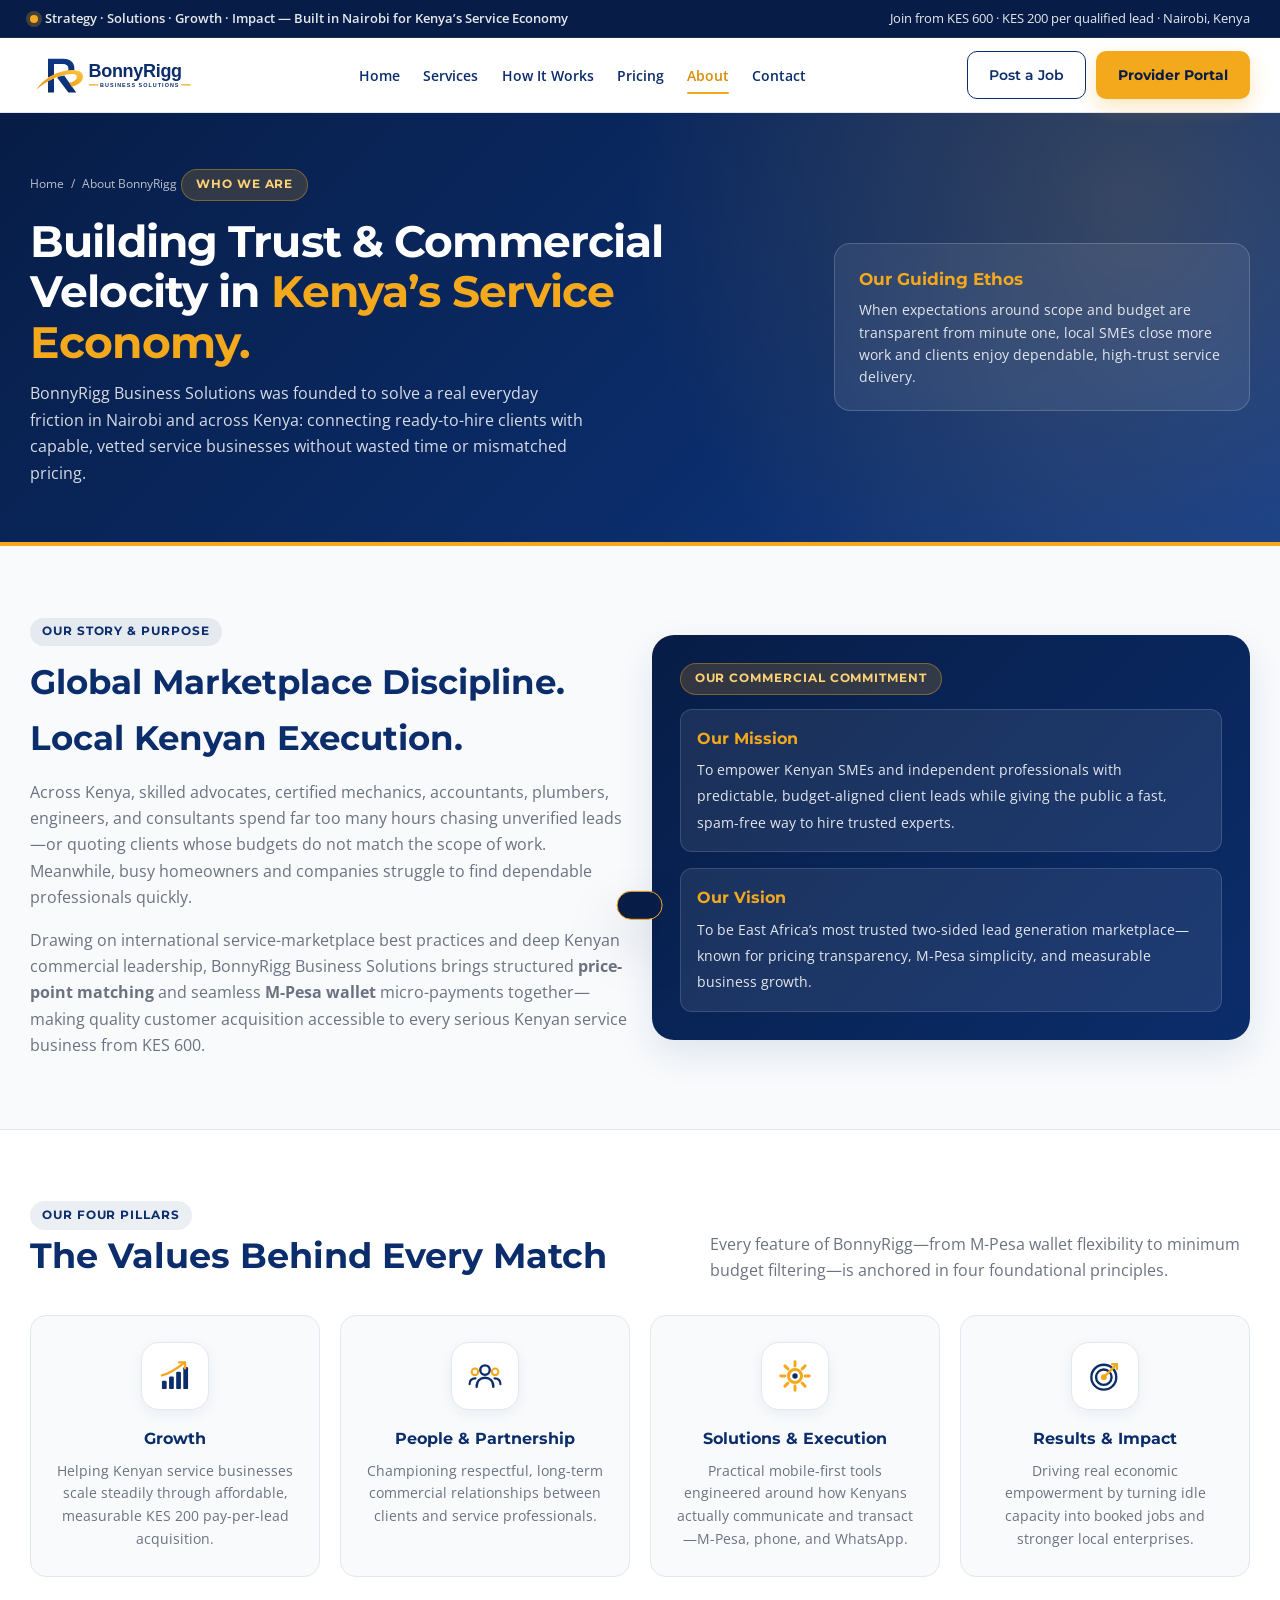
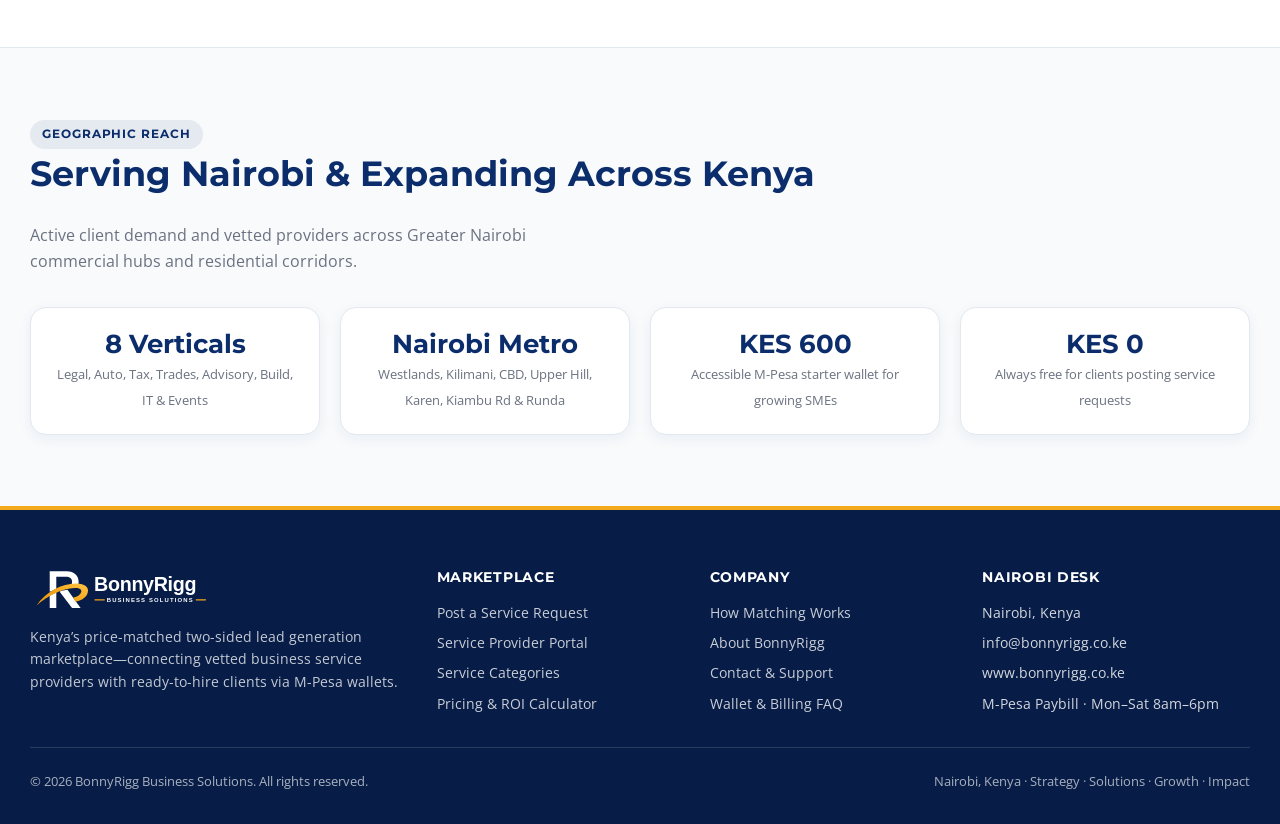
==== about.html @ be9a8a98 "Rebuild BonnyRigg into a multi-page marketplace website" ====
<!DOCTYPE html>
<html lang="en">
<head>
  <meta charset="utf-8">
  <meta name="viewport" content="width=device-width, initial-scale=1">
  <title>About BonnyRigg Business Solutions — Strategy, Solutions, Growth &amp; Impact</title>
  <meta name="description" content="Learn about BonnyRigg Business Solutions, our mission to empower Kenyan SMEs and independent service professionals through disciplined, price-matched lead generation.">
  <link rel="icon" type="image/svg+xml" href="assets/bonnyrigg-mark.svg">
  <link rel="preconnect" href="https://fonts.googleapis.com">
  <link rel="preconnect" href="https://fonts.gstatic.com" crossorigin>
  <link href="https://fonts.googleapis.com/css2?family=Montserrat:wght@500;600;700;800&family=Open+Sans:wght@400;600;700&display=swap" rel="stylesheet">
  <link rel="stylesheet" href="styles.css">
</head>
<body>

  <div class="top-notice">
    <div class="container">
      <div class="notice-badge">
        <span class="pulse-dot"></span>
        <span>Strategy · Solutions · Growth · Impact — Built in Nairobi for Kenya’s Service Economy</span>
      </div>
      <span>Join from KES 600 · KES 200 per qualified lead · Nairobi, Kenya</span>
    </div>
  </div>

  <header class="navbar">
    <div class="container nav-inner">
      <a href="index.html" class="nav-logo" aria-label="BonnyRigg Business Solutions Home">
        <img src="assets/bonnyrigg-logo-primary.svg" alt="BonnyRigg Business Solutions">
      </a>

      <nav class="nav-links" aria-label="Primary Navigation">
        <a href="index.html">Home</a>
        <a href="services.html">Services</a>
        <a href="how-it-works.html">How It Works</a>
        <a href="pricing.html">Pricing</a>
        <a href="about.html" class="active">About</a>
        <a href="contact.html">Contact</a>
      </nav>

      <div class="nav-actions">
        <a href="post-job.html" class="btn btn-outline">Post a Job</a>
        <a href="provider-portal.html" class="btn btn-gold">Provider Portal</a>
      </div>

      <button type="button" class="nav-toggle" id="navToggle" aria-label="Toggle Menu" aria-expanded="false" aria-controls="mobileMenu">
        <svg viewBox="0 0 24 24" fill="none" stroke="currentColor" stroke-width="2.2" stroke-linecap="round">
          <line x1="3" y1="6" x2="21" y2="6"></line>
          <line x1="3" y1="12" x2="21" y2="12"></line>
          <line x1="3" y1="18" x2="21" y2="18"></line>
        </svg>
      </button>
    </div>

    <div class="mobile-menu" id="mobileMenu">
      <div class="container">
        <nav class="mobile-nav-links" aria-label="Mobile Navigation">
          <a href="index.html">Home</a>
          <a href="services.html">Services Directory</a>
          <a href="how-it-works.html">How It Works</a>
          <a href="pricing.html">Pricing &amp; Wallets</a>
          <a href="about.html" class="active">About BonnyRigg</a>
          <a href="contact.html">Contact Support</a>
        </nav>
        <div class="mobile-nav-actions">
          <a href="post-job.html" class="btn btn-outline">Post a Service Request (Free)</a>
          <a href="provider-portal.html" class="btn btn-gold">Open Provider Portal &amp; Wallet</a>
        </div>
      </div>
    </div>
  </header>

  <main>
    <section class="page-hero">
      <div class="container page-hero-grid">
        <div>
          <div class="breadcrumb">
            <a href="index.html">Home</a>
            <span>/</span>
            <span>About BonnyRigg</span>
          </div>
          <div class="eyebrow">Who We Are</div>
          <h1>Building Trust &amp; Commercial Velocity in <span>Kenya’s Service Economy.</span></h1>
          <p class="page-hero-lead">
            BonnyRigg Business Solutions was founded to solve a real everyday friction in Nairobi and across Kenya: connecting ready-to-hire clients with capable, vetted service businesses without wasted time or mismatched pricing.
          </p>
        </div>
        <div class="hero-summary-card">
          <strong>Our Guiding Ethos</strong>
          <p>When expectations around scope and budget are transparent from minute one, local SMEs close more work and clients enjoy dependable, high-trust service delivery.</p>
        </div>
      </div>
    </section>

    <!-- Mission & Story -->
    <section class="band">
      <div class="container">
        <div class="grid-2" style="align-items:center;">
          <div>
            <span class="eyebrow-light">Our Story &amp; Purpose</span>
            <h2 style="font-family:var(--font-heading);color:var(--br-blue);font-size:clamp(1.5rem,2.8vw,2.1rem);margin:0.5rem 0 0.85rem;">Global Marketplace Discipline. Local Kenyan Execution.</h2>
            <p style="color:var(--br-slate);margin:0 0 1rem;">
              Across Kenya, skilled advocates, certified mechanics, accountants, plumbers, engineers, and consultants spend far too many hours chasing unverified leads—or quoting clients whose budgets do not match the scope of work. Meanwhile, busy homeowners and companies struggle to find dependable professionals quickly.
            </p>
            <p style="color:var(--br-slate);margin:0;">
              Drawing on international service-marketplace best practices and deep Kenyan commercial leadership, BonnyRigg Business Solutions brings structured <strong>price-point matching</strong> and seamless <strong>M-Pesa wallet</strong> micro-payments together—making quality customer acquisition accessible to every serious Kenyan service business from KES 600.
            </p>
          </div>

          <div class="panel-card" style="background:linear-gradient(135deg, var(--br-blue-deep), var(--br-blue));color:#fff;border:0;">
            <span class="eyebrow" style="margin-bottom:0.85rem;">Our Commercial Commitment</span>
            <div style="display:grid;gap:1rem;">
              <div style="padding:1rem;border-radius:12px;background:rgba(255,255,255,0.08);border:1px solid rgba(255,255,255,0.14);">
                <strong style="display:block;font-family:var(--font-heading);color:var(--br-gold);margin-bottom:0.25rem;">Our Mission</strong>
                <span style="font-size:0.87rem;color:rgba(255,255,255,0.88);">To empower Kenyan SMEs and independent professionals with predictable, budget-aligned client leads while giving the public a fast, spam-free way to hire trusted experts.</span>
              </div>
              <div style="padding:1rem;border-radius:12px;background:rgba(255,255,255,0.08);border:1px solid rgba(255,255,255,0.14);">
                <strong style="display:block;font-family:var(--font-heading);color:var(--br-gold);margin-bottom:0.25rem;">Our Vision</strong>
                <span style="font-size:0.87rem;color:rgba(255,255,255,0.88);">To be East Africa’s most trusted two-sided lead generation marketplace—known for pricing transparency, M-Pesa simplicity, and measurable business growth.</span>
              </div>
            </div>
          </div>
        </div>
      </div>
    </section>

    <!-- 4 Brand Pillars -->
    <section class="band white">
      <div class="container">
        <div class="section-header">
          <div>
            <span class="eyebrow-light">Our Four Pillars</span>
            <h2>The Values Behind Every Match</h2>
          </div>
          <p>Every feature of BonnyRigg—from M-Pesa wallet flexibility to minimum budget filtering—is anchored in four foundational principles.</p>
        </div>

        <div class="pillars-grid">
          <article class="pillar-card">
            <div class="pillar-icon-wrap">
              <img src="assets/icon-growth.svg" alt="Growth Icon">
            </div>
            <h3>Growth</h3>
            <p>Helping Kenyan service businesses scale steadily through affordable, measurable KES 200 pay-per-lead acquisition.</p>
          </article>

          <article class="pillar-card">
            <div class="pillar-icon-wrap">
              <img src="assets/icon-people.svg" alt="People and Partnership Icon">
            </div>
            <h3>People &amp; Partnership</h3>
            <p>Championing respectful, long-term commercial relationships between clients and service professionals.</p>
          </article>

          <article class="pillar-card">
            <div class="pillar-icon-wrap">
              <img src="assets/icon-solutions.svg" alt="Solutions and Execution Icon">
            </div>
            <h3>Solutions &amp; Execution</h3>
            <p>Practical mobile-first tools engineered around how Kenyans actually communicate and transact—M-Pesa, phone, and WhatsApp.</p>
          </article>

          <article class="pillar-card">
            <div class="pillar-icon-wrap">
              <img src="assets/icon-results.svg" alt="Results and Impact Icon">
            </div>
            <h3>Results &amp; Impact</h3>
            <p>Driving real economic empowerment by turning idle capacity into booked jobs and stronger local enterprises.</p>
          </article>
        </div>
      </div>
    </section>

    <!-- Service Coverage Strip -->
    <section class="band">
      <div class="container">
        <div class="section-header">
          <div>
            <span class="eyebrow-light">Geographic Reach</span>
            <h2>Serving Nairobi &amp; Expanding Across Kenya</h2>
          </div>
          <p>Active client demand and vetted providers across Greater Nairobi commercial hubs and residential corridors.</p>
        </div>

        <div class="stats-band">
          <div class="stat-tile">
            <strong>8 Verticals</strong>
            <span>Legal, Auto, Tax, Trades, Advisory, Build, IT &amp; Events</span>
          </div>
          <div class="stat-tile">
            <strong>Nairobi Metro</strong>
            <span>Westlands, Kilimani, CBD, Upper Hill, Karen, Kiambu Rd &amp; Runda</span>
          </div>
          <div class="stat-tile">
            <strong>KES 600</strong>
            <span>Accessible M-Pesa starter wallet for growing SMEs</span>
          </div>
          <div class="stat-tile">
            <strong>KES 0</strong>
            <span>Always free for clients posting service requests</span>
          </div>
        </div>
      </div>
    </section>
  </main>

  <footer>
    <div class="container">
      <div class="footer-grid">
        <div>
          <img src="assets/bonnyrigg-logo-reverse.svg" alt="BonnyRigg Business Solutions" style="height:46px;width:auto;margin-bottom:0.9rem;">
          <p style="font-size:0.85rem;margin:0;color:rgba(255,255,255,0.76);">
            Kenya’s price-matched two-sided lead generation marketplace—connecting vetted business service providers with ready-to-hire clients via M-Pesa wallets.
          </p>
        </div>

        <div>
          <h4>Marketplace</h4>
          <ul>
            <li><a href="post-job.html">Post a Service Request</a></li>
            <li><a href="provider-portal.html">Service Provider Portal</a></li>
            <li><a href="services.html">Service Categories</a></li>
            <li><a href="pricing.html">Pricing &amp; ROI Calculator</a></li>
          </ul>
        </div>

        <div>
          <h4>Company</h4>
          <ul>
            <li><a href="how-it-works.html">How Matching Works</a></li>
            <li><a href="about.html">About BonnyRigg</a></li>
            <li><a href="contact.html">Contact &amp; Support</a></li>
            <li><a href="pricing.html#faq">Wallet &amp; Billing FAQ</a></li>
          </ul>
        </div>

        <div>
          <h4>Nairobi Desk</h4>
          <ul>
            <li>Nairobi, Kenya</li>
            <li>info@bonnyrigg.co.ke</li>
            <li>www.bonnyrigg.co.ke</li>
            <li>M-Pesa Paybill · Mon–Sat 8am–6pm</li>
          </ul>
        </div>
      </div>

      <div class="footer-bottom">
        <span>&copy; 2026 BonnyRigg Business Solutions. All rights reserved.</span>
        <span>Nairobi, Kenya · Strategy · Solutions · Growth · Impact</span>
      </div>
    </div>
  </footer>

  <div class="toast" id="toast" role="status" aria-live="polite"></div>
  <script src="app.js"></script>
</body>
</html>
---- styles.css ----
:root {
  --br-blue: #0B2D6B;
  --br-blue-deep: #071D47;
  --br-blue-mid: #144294;
  --br-gold: #F4A81C;
  --br-gold-dark: #D68E0A;
  --br-gold-soft: #FEF6E4;
  --br-slate: #6B7280;
  --br-ink: #0F1E3A;
  --br-soft-white: #F8FAFC;
  --br-white: #FFFFFF;
  --br-green: #15803D;
  --br-green-bright: #16A34A;
  --br-green-bg: #DCFCE7;
  --br-border: #E2E8F0;
  --shadow-sm: 0 4px 14px rgba(11, 45, 107, 0.06);
  --shadow-md: 0 14px 36px rgba(11, 45, 107, 0.10);
  --shadow-lg: 0 24px 56px rgba(7, 29, 71, 0.18);
  --radius-sm: 10px;
  --radius-md: 16px;
  --radius-lg: 22px;
  --font-heading: 'Montserrat', system-ui, -apple-system, sans-serif;
  --font-body: 'Open Sans', system-ui, -apple-system, sans-serif;
}

*, *::before, *::after {
  box-sizing: border-box;
}

html {
  scroll-behavior: smooth;
}

body {
  margin: 0;
  font-family: var(--font-body);
  color: var(--br-ink);
  background: var(--br-soft-white);
  line-height: 1.65;
  -webkit-font-smoothing: antialiased;
  min-height: 100vh;
  display: flex;
  flex-direction: column;
}

main {
  flex: 1;
}

img {
  max-width: 100%;
  display: block;
}

a {
  color: inherit;
  text-decoration: none;
}

button, input, select, textarea {
  font-family: inherit;
}

.container {
  width: min(1220px, calc(100% - 2.5rem));
  margin-inline: auto;
}

/* Top Announcement Bar */
.top-notice {
  background: var(--br-blue-deep);
  color: rgba(255, 255, 255, 0.9);
  font-size: 0.79rem;
  padding: 0.52rem 0;
  border-bottom: 1px solid rgba(255, 255, 255, 0.08);
}

.top-notice .container {
  display: flex;
  flex-wrap: wrap;
  justify-content: space-between;
  align-items: center;
  gap: 0.75rem;
}

.notice-badge {
  display: inline-flex;
  align-items: center;
  gap: 0.45rem;
  font-weight: 600;
}

.pulse-dot {
  width: 8px;
  height: 8px;
  border-radius: 50%;
  background: var(--br-gold);
  box-shadow: 0 0 0 4px rgba(244, 168, 28, 0.25);
  flex-shrink: 0;
}

/* Header & Navigation */
.navbar {
  position: sticky;
  top: 0;
  z-index: 50;
  background: rgba(255, 255, 255, 0.96);
  backdrop-filter: blur(12px);
  border-bottom: 1px solid var(--br-border);
}

.nav-inner {
  display: flex;
  align-items: center;
  justify-content: space-between;
  gap: 1.25rem;
  padding: 0.8rem 0;
}

.nav-logo {
  flex-shrink: 0;
}

.nav-logo img {
  height: 42px;
  width: auto;
}

.nav-links {
  display: flex;
  align-items: center;
  gap: 1.45rem;
  font-size: 0.88rem;
  font-weight: 600;
  color: var(--br-blue);
}

.nav-links a {
  position: relative;
  padding: 0.35rem 0;
  transition: color 0.18s ease;
}

.nav-links a:hover,
.nav-links a.active {
  color: var(--br-gold-dark);
}

.nav-links a.active::after {
  content: "";
  position: absolute;
  left: 0;
  right: 0;
  bottom: -2px;
  height: 2.5px;
  border-radius: 999px;
  background: var(--br-gold);
}

.nav-actions {
  display: flex;
  align-items: center;
  gap: 0.65rem;
  flex-shrink: 0;
}

.nav-toggle {
  display: none;
  width: 42px;
  height: 42px;
  border-radius: 10px;
  border: 1.5px solid var(--br-border);
  background: var(--br-white);
  color: var(--br-blue);
  cursor: pointer;
  align-items: center;
  justify-content: center;
  padding: 0;
}

.nav-toggle svg {
  width: 22px;
  height: 22px;
}

.mobile-menu {
  display: none;
  border-top: 1px solid var(--br-border);
  background: var(--br-white);
  padding: 1rem 0 1.35rem;
  box-shadow: var(--shadow-md);
}

.mobile-menu.open {
  display: block;
}

@media (min-width: 1081px) {
  .mobile-menu.open {
    display: none;
  }
}

.mobile-nav-links {
  display: grid;
  gap: 0.3rem;
  margin-bottom: 1rem;
}

.mobile-nav-links a {
  padding: 0.68rem 0.9rem;
  border-radius: 10px;
  font-weight: 600;
  font-size: 0.92rem;
  color: var(--br-blue);
}

.mobile-nav-links a:hover,
.mobile-nav-links a.active {
  background: rgba(11, 45, 107, 0.06);
  color: var(--br-blue-deep);
}

.mobile-nav-actions {
  display: grid;
  gap: 0.6rem;
}

/* Buttons */
.btn {
  display: inline-flex;
  align-items: center;
  justify-content: center;
  gap: 0.5rem;
  padding: 0.72rem 1.3rem;
  border-radius: 10px;
  font-family: var(--font-heading);
  font-weight: 600;
  font-size: 0.86rem;
  border: 1.5px solid transparent;
  cursor: pointer;
  transition: transform 0.16s ease, box-shadow 0.2s ease, background 0.2s ease, color 0.2s ease, border-color 0.2s ease;
  text-align: center;
  white-space: nowrap;
}

.btn:hover {
  transform: translateY(-1px);
}

.btn-sm {
  padding: 0.52rem 0.95rem;
  font-size: 0.8rem;
}

.btn-primary {
  background: var(--br-blue);
  color: var(--br-white);
  box-shadow: 0 8px 20px rgba(11, 45, 107, 0.22);
}

.btn-primary:hover {
  background: var(--br-blue-deep);
}

.btn-gold {
  background: var(--br-gold);
  color: var(--br-blue-deep);
  font-weight: 700;
  box-shadow: 0 8px 20px rgba(244, 168, 28, 0.28);
}

.btn-gold:hover {
  background: #ffba38;
}

.btn-outline {
  background: transparent;
  color: var(--br-blue);
  border-color: var(--br-blue);
}

.btn-outline:hover {
  background: var(--br-blue);
  color: var(--br-white);
}

.btn-outline-light {
  background: rgba(255, 255, 255, 0.06);
  color: var(--br-white);
  border-color: rgba(255, 255, 255, 0.45);
}

.btn-outline-light:hover {
  background: var(--br-white);
  color: var(--br-blue-deep);
  border-color: var(--br-white);
}

.btn-mpesa {
  background: var(--br-green-bright);
  color: #FFFFFF;
  font-weight: 700;
}

.btn-mpesa:hover {
  background: var(--br-green);
}

.btn-ghost {
  background: var(--br-soft-white);
  color: var(--br-blue);
  border-color: var(--br-border);
}

.btn-ghost:hover {
  border-color: var(--br-blue);
  background: var(--br-white);
}

/* Home Hero */
.hero {
  background: radial-gradient(circle at 85% 18%, rgba(244, 168, 28, 0.2) 0%, transparent 45%),
              linear-gradient(135deg, var(--br-blue-deep) 0%, var(--br-blue) 58%, #123D8B 100%);
  color: var(--br-white);
  padding: clamp(3.4rem, 6vw, 5.2rem) 0;
  border-bottom: 5px solid var(--br-gold);
}

.hero-grid {
  display: grid;
  grid-template-columns: 1.15fr 0.85fr;
  gap: clamp(2rem, 4vw, 3.5rem);
  align-items: center;
}

/* Inner Page Hero */
.page-hero {
  background: radial-gradient(circle at 88% 20%, rgba(244, 168, 28, 0.18) 0%, transparent 42%),
              linear-gradient(135deg, var(--br-blue-deep) 0%, var(--br-blue) 62%, #133E8D 100%);
  color: var(--br-white);
  padding: clamp(2.4rem, 4.5vw, 3.5rem) 0;
  border-bottom: 4px solid var(--br-gold);
}

.page-hero-grid {
  display: grid;
  grid-template-columns: 1.3fr 0.7fr;
  gap: 2rem;
  align-items: center;
}

.breadcrumb {
  display: inline-flex;
  align-items: center;
  gap: 0.45rem;
  font-size: 0.78rem;
  color: rgba(255, 255, 255, 0.72);
  margin-bottom: 0.85rem;
}

.breadcrumb a:hover {
  color: var(--br-gold);
}

.page-hero h1 {
  font-family: var(--font-heading);
  font-size: clamp(1.85rem, 3.4vw, 2.75rem);
  line-height: 1.16;
  margin: 0 0 0.75rem;
  letter-spacing: -0.02em;
}

.page-hero h1 span {
  color: var(--br-gold);
}

.page-hero-lead {
  font-size: 1rem;
  color: rgba(255, 255, 255, 0.84);
  max-width: 62ch;
  margin: 0;
}

.hero-summary-card {
  background: rgba(255, 255, 255, 0.08);
  border: 1px solid rgba(255, 255, 255, 0.18);
  border-radius: var(--radius-md);
  padding: 1.35rem 1.5rem;
  backdrop-filter: blur(8px);
}

.hero-summary-card strong {
  display: block;
  font-family: var(--font-heading);
  font-size: 1.05rem;
  color: var(--br-gold);
  margin-bottom: 0.35rem;
}

.hero-summary-card p {
  margin: 0;
  font-size: 0.85rem;
  color: rgba(255, 255, 255, 0.86);
}

.eyebrow {
  display: inline-flex;
  align-items: center;
  gap: 0.45rem;
  padding: 0.34rem 0.85rem;
  border-radius: 999px;
  font-family: var(--font-heading);
  font-size: 0.73rem;
  font-weight: 700;
  letter-spacing: 0.08em;
  text-transform: uppercase;
  background: rgba(244, 168, 28, 0.18);
  color: #FFD275;
  border: 1px solid rgba(244, 168, 28, 0.38);
  margin-bottom: 1rem;
}

.hero h1 {
  font-family: var(--font-heading);
  font-size: clamp(2rem, 4vw, 3.2rem);
  line-height: 1.14;
  margin: 0 0 1.05rem;
  letter-spacing: -0.02em;
}

.hero h1 span {
  color: var(--br-gold);
}

.hero-lead {
  font-size: 1.05rem;
  color: rgba(255, 255, 255, 0.85);
  max-width: 58ch;
  margin: 0 0 1.75rem;
}

.hero-cta {
  display: flex;
  flex-wrap: wrap;
  gap: 0.85rem;
  margin-bottom: 2rem;
}

.economics-strip {
  display: grid;
  grid-template-columns: repeat(3, minmax(0, 1fr));
  gap: 1rem;
  padding-top: 1.5rem;
  border-top: 1px solid rgba(255, 255, 255, 0.16);
}

.econ-stat strong {
  display: block;
  font-family: var(--font-heading);
  font-size: 1.45rem;
  color: var(--br-gold);
  line-height: 1.15;
}

.econ-stat span {
  font-size: 0.8rem;
  color: rgba(255, 255, 255, 0.78);
}

/* Hero Live Flow Card */
.hero-card {
  background: rgba(255, 255, 255, 0.97);
  color: var(--br-ink);
  border-radius: var(--radius-lg);
  padding: 1.75rem;
  box-shadow: var(--shadow-lg);
}

.hero-card-head {
  display: flex;
  align-items: center;
  justify-content: space-between;
  gap: 0.75rem;
  padding-bottom: 1rem;
  margin-bottom: 1rem;
  border-bottom: 1px solid var(--br-border);
}

.hero-card-head h2 {
  font-family: var(--font-heading);
  font-size: 1.05rem;
  color: var(--br-blue);
  margin: 0;
}

.live-pill {
  background: var(--br-green-bg);
  color: var(--br-green);
  font-size: 0.72rem;
  font-weight: 700;
  padding: 0.25rem 0.65rem;
  border-radius: 999px;
}

.flow-step {
  display: flex;
  gap: 0.85rem;
  padding: 0.8rem;
  border-radius: var(--radius-sm);
  background: var(--br-soft-white);
  border: 1px solid var(--br-border);
  margin-bottom: 0.7rem;
}

.step-badge {
  flex: 0 0 30px;
  height: 30px;
  border-radius: 8px;
  background: var(--br-blue);
  color: var(--br-white);
  font-family: var(--font-heading);
  font-weight: 700;
  font-size: 0.82rem;
  display: grid;
  place-items: center;
}

.step-badge.gold {
  background: var(--br-gold);
  color: var(--br-blue-deep);
}

.flow-step strong {
  display: block;
  font-size: 0.9rem;
  color: var(--br-blue);
}

.flow-step span {
  font-size: 0.8rem;
  color: var(--br-slate);
}

/* Section Bands */
section.band {
  padding: clamp(3.2rem, 5.5vw, 4.8rem) 0;
}

section.band.compact {
  padding: clamp(2.2rem, 4vw, 3.2rem) 0;
}

section.band.white {
  background: var(--br-white);
  border-top: 1px solid var(--br-border);
  border-bottom: 1px solid var(--br-border);
}

section.band.dark {
  background: linear-gradient(135deg, var(--br-blue-deep) 0%, var(--br-blue) 100%);
  color: var(--br-white);
}

.section-header {
  display: flex;
  flex-wrap: wrap;
  align-items: flex-end;
  justify-content: space-between;
  gap: 1.25rem;
  margin-bottom: 2rem;
}

.section-header h2 {
  font-family: var(--font-heading);
  font-size: clamp(1.55rem, 2.8vw, 2.2rem);
  color: var(--br-blue);
  margin: 0.3rem 0 0.4rem;
  line-height: 1.2;
}

.section-header p {
  color: var(--br-slate);
  max-width: 60ch;
  margin: 0;
}

.eyebrow-light {
  display: inline-flex;
  align-items: center;
  gap: 0.4rem;
  padding: 0.3rem 0.75rem;
  border-radius: 999px;
  background: rgba(11, 45, 107, 0.08);
  color: var(--br-blue);
  font-family: var(--font-heading);
  font-size: 0.72rem;
  font-weight: 700;
  letter-spacing: 0.08em;
  text-transform: uppercase;
}

/* Grids & Cards */
.grid-2 {
  display: grid;
  grid-template-columns: repeat(2, minmax(0, 1fr));
  gap: 1.5rem;
}

.grid-3 {
  display: grid;
  grid-template-columns: repeat(3, minmax(0, 1fr));
  gap: 1.35rem;
}

.grid-4 {
  display: grid;
  grid-template-columns: repeat(4, minmax(0, 1fr));
  gap: 1.25rem;
}

.panel-card {
  background: var(--br-white);
  border: 1px solid var(--br-border);
  border-radius: var(--radius-lg);
  padding: 1.75rem;
  box-shadow: var(--shadow-md);
}

.panel-card h3 {
  font-family: var(--font-heading);
  font-size: 1.2rem;
  color: var(--br-blue);
  margin: 0 0 0.35rem;
}

.card-clean {
  background: var(--br-white);
  border: 1px solid var(--br-border);
  border-radius: var(--radius-md);
  padding: 1.5rem;
  box-shadow: var(--shadow-sm);
  transition: transform 0.18s ease, box-shadow 0.2s ease, border-color 0.2s ease;
}

.card-clean:hover {
  transform: translateY(-2px);
  box-shadow: var(--shadow-md);
  border-color: rgba(11, 45, 107, 0.24);
}

/* Category Cards (Home & Services Page) */
.cat-card {
  background: var(--br-white);
  border: 1px solid var(--br-border);
  border-radius: var(--radius-md);
  padding: 1.45rem;
  box-shadow: var(--shadow-sm);
  display: flex;
  flex-direction: column;
  justify-content: space-between;
  gap: 1rem;
  transition: transform 0.18s ease, box-shadow 0.2s ease, border-color 0.2s ease;
}

.cat-card:hover {
  transform: translateY(-3px);
  box-shadow: var(--shadow-md);
  border-color: rgba(11, 45, 107, 0.28);
}

.cat-card-top {
  display: flex;
  align-items: center;
  justify-content: space-between;
  gap: 0.75rem;
}

.cat-icon {
  width: 44px;
  height: 44px;
  border-radius: 12px;
  background: rgba(11, 45, 107, 0.08);
  color: var(--br-blue);
  display: grid;
  place-items: center;
  font-family: var(--font-heading);
  font-weight: 800;
  font-size: 0.9rem;
}

.cat-badge {
  font-size: 0.72rem;
  font-weight: 700;
  padding: 0.22rem 0.6rem;
  border-radius: 999px;
  background: var(--br-gold-soft);
  color: var(--br-blue);
}

.cat-card h3 {
  font-family: var(--font-heading);
  font-size: 1.05rem;
  color: var(--br-blue-deep);
  margin: 0.35rem 0 0.3rem;
}

.cat-card p {
  font-size: 0.85rem;
  color: var(--br-slate);
  margin: 0;
}

.cat-budget-line {
  font-size: 0.79rem;
  font-weight: 700;
  color: var(--br-blue);
  padding-top: 0.65rem;
  border-top: 1px solid var(--br-border);
}

.cat-examples {
  list-style: none;
  padding: 0;
  margin: 0.65rem 0 0;
  display: flex;
  flex-wrap: wrap;
  gap: 0.4rem;
}

.cat-examples li {
  font-size: 0.74rem;
  padding: 0.2rem 0.55rem;
  border-radius: 999px;
  background: var(--br-soft-white);
  border: 1px solid var(--br-border);
  color: var(--br-ink);
}

.cat-actions {
  display: flex;
  flex-wrap: wrap;
  gap: 0.5rem;
}

/* Split Role Cards */
.role-card {
  border-radius: var(--radius-lg);
  padding: 2rem;
  display: flex;
  flex-direction: column;
  justify-content: space-between;
  gap: 1.25rem;
}

.role-card.light {
  background: var(--br-white);
  border: 1px solid var(--br-border);
  box-shadow: var(--shadow-md);
}

.role-card.dark {
  background: linear-gradient(135deg, var(--br-blue-deep) 0%, var(--br-blue) 100%);
  color: var(--br-white);
  box-shadow: var(--shadow-lg);
}

.role-card h3 {
  font-family: var(--font-heading);
  font-size: 1.4rem;
  margin: 0.45rem 0 0.5rem;
}

.check-list {
  list-style: none;
  padding: 0;
  margin: 0.75rem 0 0;
  display: grid;
  gap: 0.55rem;
  font-size: 0.88rem;
}

.check-list li {
  display: flex;
  gap: 0.55rem;
  align-items: flex-start;
}

.check-list li::before {
  content: "✓";
  color: var(--br-gold-dark);
  font-weight: 800;
  flex-shrink: 0;
}

.role-card.dark .check-list li::before {
  color: var(--br-gold);
}

/* Market Grid & Forms */
.market-grid {
  display: grid;
  grid-template-columns: 0.92fr 1.18fr;
  gap: 1.75rem;
  align-items: start;
}

.post-grid {
  display: grid;
  grid-template-columns: 1.25fr 0.75fr;
  gap: 1.75rem;
  align-items: start;
}

.form-stack {
  display: grid;
  gap: 1rem;
  margin-top: 1.15rem;
}

.form-2col {
  display: grid;
  grid-template-columns: repeat(2, minmax(0, 1fr));
  gap: 0.9rem;
}

.field label {
  display: block;
  font-size: 0.8rem;
  font-weight: 700;
  color: var(--br-blue);
  margin-bottom: 0.35rem;
}

.field input,
.field select,
.field textarea {
  width: 100%;
  padding: 0.72rem 0.9rem;
  border-radius: 10px;
  border: 1.5px solid var(--br-border);
  background: var(--br-soft-white);
  color: var(--br-ink);
  font-size: 0.9rem;
  outline: none;
  transition: border-color 0.16s ease, background 0.16s ease;
}

.field input:focus,
.field select:focus,
.field textarea:focus {
  border-color: var(--br-blue);
  background: var(--br-white);
}

.match-preview-box {
  background: #EFF6FF;
  border: 1px solid #BFDBFE;
  border-radius: var(--radius-sm);
  padding: 0.9rem 1rem;
  font-size: 0.85rem;
  color: var(--br-blue);
}

.confirmation-box {
  display: none;
  background: #F0FDF4;
  border: 1.5px solid #86EFAC;
  border-radius: var(--radius-md);
  padding: 1.5rem;
  margin-top: 1rem;
}

.confirmation-box.show {
  display: block;
}

/* Provider Wallet & Controls */
.wallet-card {
  background: linear-gradient(135deg, var(--br-blue-deep) 0%, var(--br-blue) 100%);
  color: var(--br-white);
  border-radius: var(--radius-lg);
  padding: 1.65rem;
  box-shadow: var(--shadow-lg);
  margin-bottom: 1.25rem;
}

.wallet-top {
  display: flex;
  justify-content: space-between;
  align-items: flex-start;
  gap: 1rem;
  margin-bottom: 1.15rem;
}

.wallet-balance {
  font-family: var(--font-heading);
  font-size: 2.15rem;
  font-weight: 800;
  color: var(--br-gold);
  line-height: 1.1;
}

.mpesa-chip {
  background: rgba(22, 163, 74, 0.25);
  border: 1px solid rgba(74, 222, 128, 0.45);
  color: #BBF7D0;
  font-size: 0.74rem;
  font-weight: 700;
  padding: 0.3rem 0.7rem;
  border-radius: 999px;
}

.wallet-actions {
  display: flex;
  flex-wrap: wrap;
  gap: 0.55rem;
  margin-top: 1rem;
}

.wallet-actions .btn {
  padding: 0.52rem 0.9rem;
  font-size: 0.79rem;
}

.price-band-box {
  background: var(--br-white);
  border: 1px solid var(--br-border);
  border-radius: var(--radius-md);
  padding: 1.35rem;
  box-shadow: var(--shadow-sm);
  margin-bottom: 1.25rem;
}

.range-row {
  display: flex;
  justify-content: space-between;
  align-items: center;
  margin-bottom: 0.5rem;
}

input[type="range"] {
  width: 100%;
  accent-color: var(--br-blue);
  cursor: pointer;
}

/* Ledger List */
.ledger-list {
  display: grid;
  gap: 0.55rem;
  margin-top: 0.85rem;
  max-height: 240px;
  overflow-y: auto;
}

.ledger-item {
  display: flex;
  justify-content: space-between;
  align-items: center;
  gap: 0.75rem;
  padding: 0.6rem 0.75rem;
  border-radius: 10px;
  background: var(--br-soft-white);
  border: 1px solid var(--br-border);
  font-size: 0.8rem;
}

.ledger-amt.credit {
  color: var(--br-green);
  font-weight: 700;
}

.ledger-amt.debit {
  color: var(--br-blue);
  font-weight: 700;
}

/* Filter Pills & Tabs */
.filter-bar {
  display: flex;
  flex-wrap: wrap;
  align-items: center;
  justify-content: space-between;
  gap: 0.85rem;
  margin-bottom: 1.25rem;
}

.pill-tabs {
  display: inline-flex;
  flex-wrap: wrap;
  gap: 0.4rem;
}

.pill-tab {
  border: 1.5px solid var(--br-border);
  background: var(--br-white);
  color: var(--br-slate);
  padding: 0.45rem 0.9rem;
  border-radius: 999px;
  font-family: var(--font-heading);
  font-size: 0.78rem;
  font-weight: 700;
  cursor: pointer;
  transition: all 0.16s ease;
}

.pill-tab.active,
.pill-tab:hover {
  background: var(--br-blue);
  border-color: var(--br-blue);
  color: var(--br-white);
}

/* Leads Feed */
.leads-list {
  display: grid;
  gap: 1rem;
}

.lead-card {
  background: var(--br-white);
  border: 1.5px solid var(--br-border);
  border-radius: var(--radius-md);
  padding: 1.25rem;
  box-shadow: var(--shadow-sm);
  transition: border-color 0.2s ease, box-shadow 0.2s ease;
}

.lead-card.matched {
  border-color: rgba(11, 45, 107, 0.28);
}

.lead-card.unlocked {
  border-color: var(--br-green-bright);
  background: #F0FDF4;
}

.lead-card.filtered-out {
  opacity: 0.62;
  border-style: dashed;
}

.lead-head {
  display: flex;
  flex-wrap: wrap;
  justify-content: space-between;
  align-items: center;
  gap: 0.5rem;
  margin-bottom: 0.55rem;
}

.lead-cat {
  font-family: var(--font-heading);
  font-size: 0.72rem;
  font-weight: 700;
  text-transform: uppercase;
  letter-spacing: 0.06em;
  background: rgba(11, 45, 107, 0.09);
  color: var(--br-blue);
  padding: 0.25rem 0.65rem;
  border-radius: 999px;
}

.lead-budget {
  font-family: var(--font-heading);
  font-weight: 700;
  color: var(--br-blue);
  background: rgba(244, 168, 28, 0.22);
  padding: 0.25rem 0.7rem;
  border-radius: 999px;
  font-size: 0.82rem;
}

.lead-card h4 {
  font-family: var(--font-heading);
  font-size: 1.02rem;
  color: var(--br-blue-deep);
  margin: 0 0 0.35rem;
}

.lead-meta {
  font-size: 0.82rem;
  color: var(--br-slate);
  margin-bottom: 0.75rem;
}

.lead-foot {
  display: flex;
  flex-wrap: wrap;
  align-items: center;
  justify-content: space-between;
  gap: 0.75rem;
  padding-top: 0.8rem;
  border-top: 1px solid var(--br-border);
}

.unlocked-contact {
  background: var(--br-white);
  border: 1px solid #86EFAC;
  border-radius: 10px;
  padding: 0.75rem 0.95rem;
  font-size: 0.84rem;
  color: #14532D;
  width: 100%;
  display: flex;
  flex-wrap: wrap;
  justify-content: space-between;
  align-items: center;
  gap: 0.75rem;
}

/* 4 Brand Pillars */
.pillars-grid {
  display: grid;
  grid-template-columns: repeat(4, minmax(0, 1fr));
  gap: 1.25rem;
}

.pillar-card {
  background: var(--br-soft-white);
  border: 1px solid var(--br-border);
  border-radius: var(--radius-md);
  padding: 1.6rem;
  text-align: center;
  transition: transform 0.18s ease, box-shadow 0.2s ease;
}

.pillar-card:hover {
  transform: translateY(-3px);
  box-shadow: var(--shadow-md);
}

.pillar-icon-wrap {
  width: 68px;
  height: 68px;
  border-radius: 18px;
  background: var(--br-white);
  border: 1px solid var(--br-border);
  box-shadow: var(--shadow-sm);
  display: grid;
  place-items: center;
  margin: 0 auto 1rem;
  padding: 0.85rem;
}

.pillar-card h3 {
  font-family: var(--font-heading);
  font-size: 1rem;
  color: var(--br-blue);
  margin: 0 0 0.45rem;
}

.pillar-card p {
  font-size: 0.86rem;
  color: var(--br-slate);
  margin: 0;
}

/* Pricing & ROI Calculator */
.pricing-card {
  background: var(--br-white);
  border: 1.5px solid var(--br-border);
  border-radius: var(--radius-lg);
  padding: 1.75rem;
  box-shadow: var(--shadow-sm);
  display: flex;
  flex-direction: column;
  justify-content: space-between;
  gap: 1.25rem;
  position: relative;
}

.pricing-card.featured {
  border-color: var(--br-gold);
  box-shadow: var(--shadow-lg);
}

.pricing-tag {
  position: absolute;
  top: -12px;
  right: 1.25rem;
  background: var(--br-gold);
  color: var(--br-blue-deep);
  font-family: var(--font-heading);
  font-size: 0.72rem;
  font-weight: 800;
  padding: 0.25rem 0.7rem;
  border-radius: 999px;
  text-transform: uppercase;
  letter-spacing: 0.05em;
}

.price-figure {
  font-family: var(--font-heading);
  font-size: 2rem;
  font-weight: 800;
  color: var(--br-blue);
  line-height: 1.1;
  margin: 0.4rem 0;
}

.roi-grid {
  display: grid;
  grid-template-columns: 1fr 1fr;
  gap: 1.75rem;
  align-items: center;
}

.roi-output {
  background: linear-gradient(135deg, var(--br-blue-deep) 0%, var(--br-blue) 100%);
  color: var(--br-white);
  border-radius: var(--radius-lg);
  padding: 1.75rem;
  box-shadow: var(--shadow-lg);
}

.roi-metrics {
  display: grid;
  grid-template-columns: repeat(2, minmax(0, 1fr));
  gap: 1rem;
  margin-top: 1.25rem;
}

.roi-metric {
  background: rgba(255, 255, 255, 0.08);
  border: 1px solid rgba(255, 255, 255, 0.14);
  border-radius: var(--radius-sm);
  padding: 0.9rem 1rem;
}

.roi-metric span {
  display: block;
  font-size: 0.75rem;
  color: rgba(255, 255, 255, 0.76);
}

.roi-metric strong {
  display: block;
  font-family: var(--font-heading);
  font-size: 1.35rem;
  color: var(--br-gold);
  margin-top: 0.2rem;
}

/* Comparison Table */
.table-wrap {
  overflow-x: auto;
  background: var(--br-white);
  border: 1px solid var(--br-border);
  border-radius: var(--radius-md);
  box-shadow: var(--shadow-sm);
}

.compare-table {
  width: 100%;
  border-collapse: collapse;
  font-size: 0.9rem;
}

.compare-table th,
.compare-table td {
  padding: 1rem 1.25rem;
  text-align: left;
  border-bottom: 1px solid var(--br-border);
}

.compare-table thead th {
  font-family: var(--font-heading);
  font-size: 0.84rem;
  text-transform: uppercase;
  letter-spacing: 0.05em;
  background: var(--br-soft-white);
  color: var(--br-blue);
}

.compare-table thead th.highlight {
  background: var(--br-blue);
  color: var(--br-white);
}

.compare-table td.highlight {
  background: rgba(244, 168, 28, 0.07);
  font-weight: 600;
  color: var(--br-blue-deep);
}

.compare-table tr:last-child td {
  border-bottom: 0;
}

/* FAQ Accordion */
.faq-list {
  display: grid;
  gap: 0.8rem;
}

.faq-item {
  background: var(--br-white);
  border: 1px solid var(--br-border);
  border-radius: var(--radius-md);
  overflow: hidden;
}

.faq-item summary {
  list-style: none;
  cursor: pointer;
  padding: 1.1rem 1.35rem;
  font-family: var(--font-heading);
  font-weight: 700;
  font-size: 0.95rem;
  color: var(--br-blue);
  display: flex;
  justify-content: space-between;
  align-items: center;
  gap: 1rem;
}

.faq-item summary::-webkit-details-marker {
  display: none;
}

.faq-item summary::after {
  content: "+";
  font-size: 1.25rem;
  color: var(--br-gold-dark);
  font-weight: 700;
  line-height: 1;
}

.faq-item[open] summary::after {
  content: "−";
}

.faq-body {
  padding: 0 1.35rem 1.2rem;
  font-size: 0.88rem;
  color: var(--br-slate);
  border-top: 1px solid var(--br-border);
  padding-top: 0.9rem;
}

/* CTA Banner */
.cta-banner {
  background: radial-gradient(circle at 90% 25%, rgba(244, 168, 28, 0.25) 0%, transparent 45%),
              linear-gradient(135deg, var(--br-blue-deep) 0%, var(--br-blue) 100%);
  color: var(--br-white);
  border-radius: var(--radius-lg);
  padding: clamp(2rem, 4vw, 3rem);
  display: flex;
  flex-wrap: wrap;
  align-items: center;
  justify-content: space-between;
  gap: 1.5rem;
  box-shadow: var(--shadow-lg);
}

.cta-banner h2 {
  font-family: var(--font-heading);
  font-size: clamp(1.45rem, 2.6vw, 2rem);
  margin: 0 0 0.45rem;
}

.cta-banner p {
  margin: 0;
  color: rgba(255, 255, 255, 0.84);
  max-width: 56ch;
}

/* Modal */
.modal-backdrop {
  position: fixed;
  inset: 0;
  background: rgba(7, 29, 71, 0.62);
  backdrop-filter: blur(4px);
  display: none;
  align-items: center;
  justify-content: center;
  padding: 1.25rem;
  z-index: 90;
}

.modal-backdrop.open {
  display: flex;
}

.modal-box {
  background: var(--br-white);
  border-radius: var(--radius-lg);
  width: min(560px, 100%);
  max-height: 90vh;
  overflow-y: auto;
  padding: 1.75rem;
  box-shadow: var(--shadow-lg);
}

.modal-head {
  display: flex;
  justify-content: space-between;
  align-items: center;
  gap: 1rem;
  margin-bottom: 1rem;
  padding-bottom: 0.85rem;
  border-bottom: 1px solid var(--br-border);
}

.modal-head h3 {
  font-family: var(--font-heading);
  color: var(--br-blue);
  margin: 0;
  font-size: 1.15rem;
}

.modal-close {
  border: 0;
  background: var(--br-soft-white);
  color: var(--br-blue);
  width: 34px;
  height: 34px;
  border-radius: 8px;
  font-size: 1.25rem;
  cursor: pointer;
}

/* Stat Strip */
.stats-band {
  display: grid;
  grid-template-columns: repeat(4, minmax(0, 1fr));
  gap: 1.25rem;
}

.stat-tile {
  background: var(--br-white);
  border: 1px solid var(--br-border);
  border-radius: var(--radius-md);
  padding: 1.35rem;
  text-align: center;
  box-shadow: var(--shadow-sm);
}

.stat-tile strong {
  display: block;
  font-family: var(--font-heading);
  font-size: 1.65rem;
  color: var(--br-blue);
  line-height: 1.15;
}

.stat-tile span {
  font-size: 0.82rem;
  color: var(--br-slate);
}

/* Footer */
footer {
  background: var(--br-blue-deep);
  color: rgba(255, 255, 255, 0.82);
  padding: 3.5rem 0 2rem;
  border-top: 4px solid var(--br-gold);
}

.footer-grid {
  display: grid;
  grid-template-columns: 1.4fr 0.9fr 0.9fr 1fr;
  gap: 2rem;
  padding-bottom: 2rem;
  border-bottom: 1px solid rgba(255, 255, 255, 0.14);
}

footer h4 {
  font-family: var(--font-heading);
  color: var(--br-white);
  font-size: 0.88rem;
  margin: 0 0 0.8rem;
  text-transform: uppercase;
  letter-spacing: 0.05em;
}

footer ul {
  list-style: none;
  padding: 0;
  margin: 0;
  display: grid;
  gap: 0.5rem;
  font-size: 0.85rem;
}

footer ul a {
  color: rgba(255, 255, 255, 0.78);
  transition: color 0.15s ease;
}

footer ul a:hover {
  color: var(--br-gold);
}

.footer-bottom {
  display: flex;
  flex-wrap: wrap;
  justify-content: space-between;
  gap: 1rem;
  padding-top: 1.4rem;
  font-size: 0.8rem;
  color: rgba(255, 255, 255, 0.65);
}

/* Toast */
.toast {
  position: fixed;
  bottom: 1.5rem;
  left: 50%;
  transform: translateX(-50%) translateY(150%);
  background: var(--br-blue-deep);
  color: var(--br-white);
  border: 1px solid var(--br-gold);
  padding: 0.85rem 1.4rem;
  border-radius: 999px;
  font-size: 0.86rem;
  font-weight: 600;
  box-shadow: var(--shadow-lg);
  z-index: 100;
  transition: transform 0.25s ease;
  max-width: calc(100% - 2rem);
  text-align: center;
}

.toast.show {
  transform: translateX(-50%) translateY(0);
}

/* Responsive Breakpoints */
@media (max-width: 1080px) {
  .nav-links,
  .nav-actions {
    display: none;
  }
  .nav-toggle {
    display: inline-flex;
  }
  .hero-grid,
  .page-hero-grid,
  .market-grid,
  .post-grid,
  .roi-grid {
    grid-template-columns: 1fr;
  }
  .grid-4,
  .pillars-grid,
  .stats-band {
    grid-template-columns: repeat(2, minmax(0, 1fr));
  }
  .grid-3 {
    grid-template-columns: repeat(2, minmax(0, 1fr));
  }
  .footer-grid {
    grid-template-columns: repeat(2, minmax(0, 1fr));
  }
}

@media (max-width: 680px) {
  .container {
    width: min(1220px, calc(100% - 1.75rem));
  }
  .economics-strip,
  .grid-2,
  .grid-3,
  .grid-4,
  .pillars-grid,
  .stats-band,
  .form-2col,
  .roi-metrics,
  .footer-grid {
    grid-template-columns: 1fr;
  }
  .hero-cta .btn,
  .cta-banner .btn {
    width: 100%;
  }
}
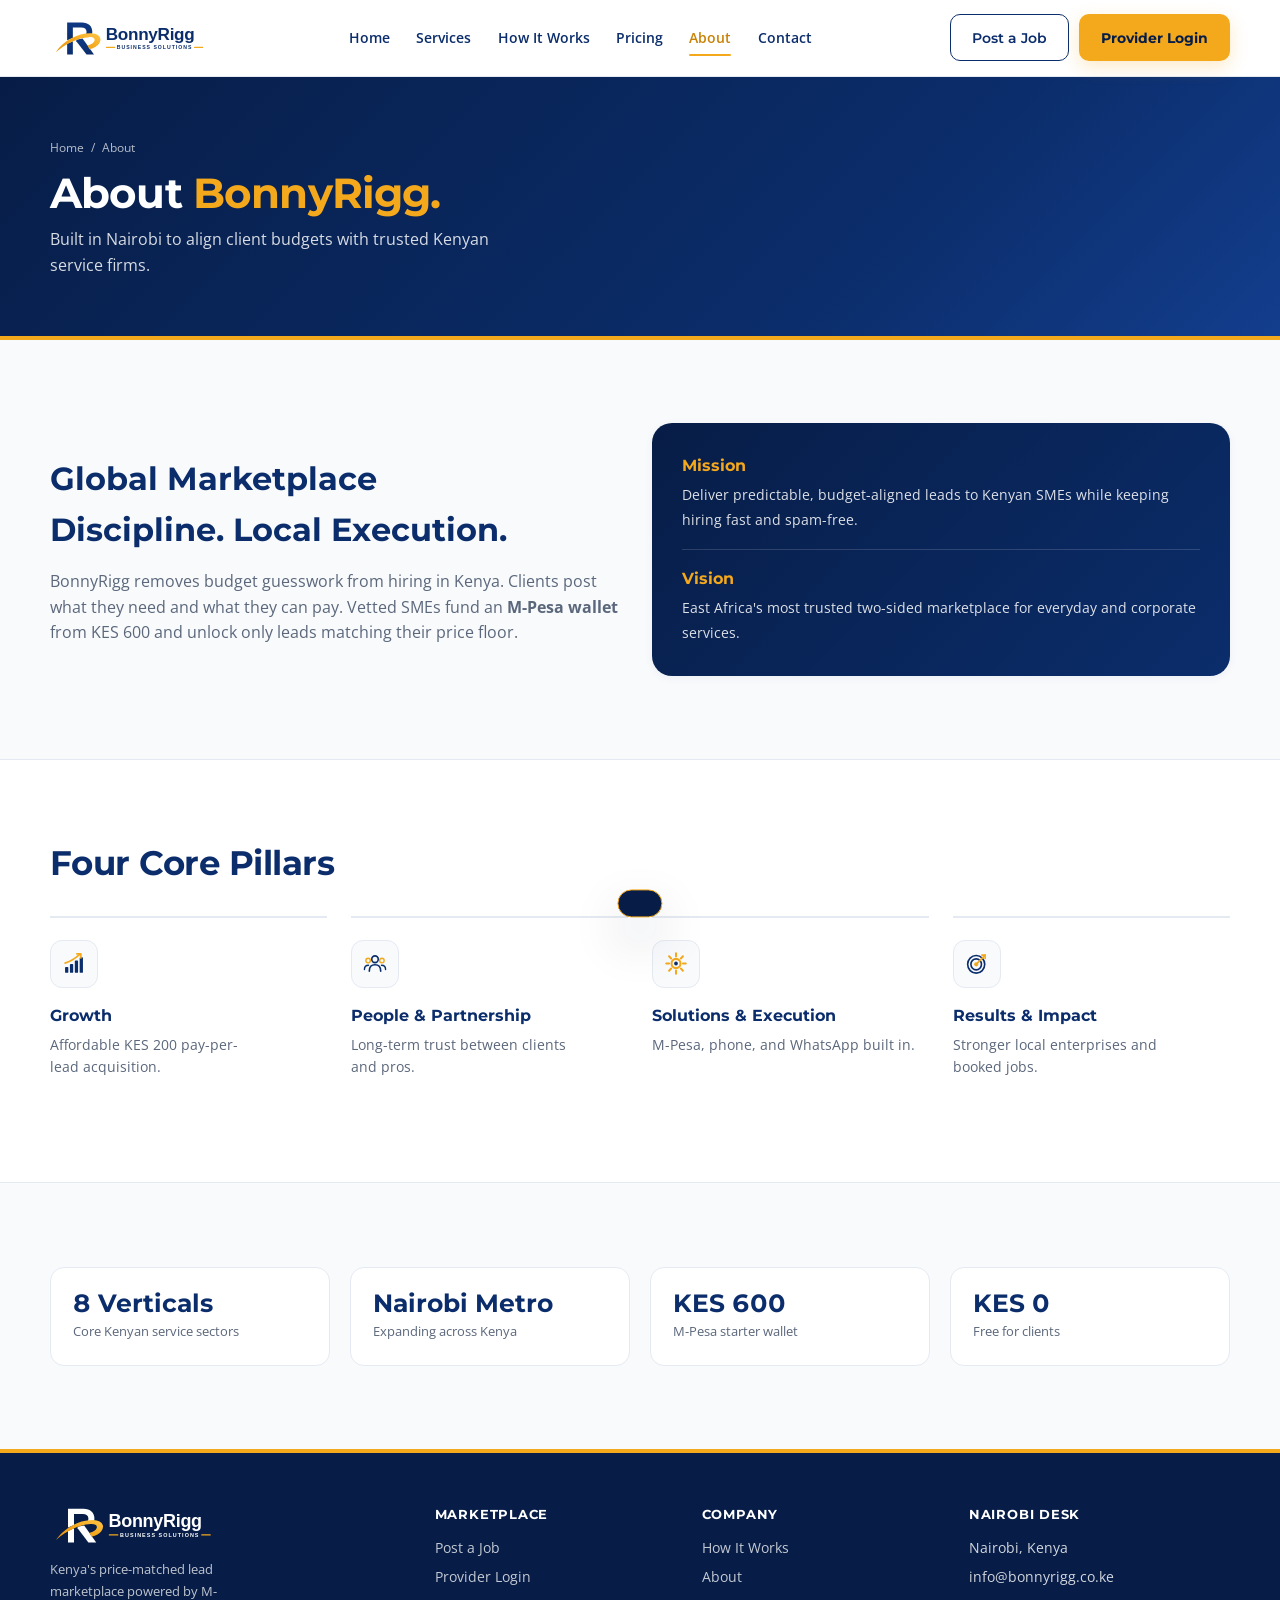
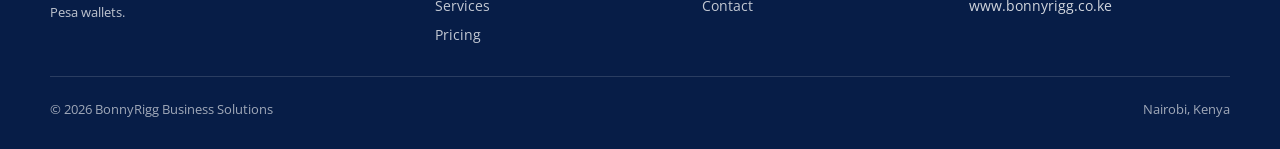
==== commit 195f50c7: "Apply minimalist copy discipline and visual restraint across all pages" ====
--- a/about.html
+++ b/about.html
@@ -3,8 +3,8 @@
 <head>
   <meta charset="utf-8">
   <meta name="viewport" content="width=device-width, initial-scale=1">
-  <title>About BonnyRigg Business Solutions — Strategy, Solutions, Growth &amp; Impact</title>
-  <meta name="description" content="Learn about BonnyRigg Business Solutions, our mission to empower Kenyan SMEs and independent service professionals through disciplined, price-matched lead generation.">
+  <title>About | BonnyRigg Business Solutions</title>
+  <meta name="description" content="BonnyRigg Business Solutions connects Kenyan clients with vetted service businesses through transparent budget matching and M-Pesa wallets.">
   <link rel="icon" type="image/svg+xml" href="assets/bonnyrigg-mark.svg">
   <link rel="preconnect" href="https://fonts.googleapis.com">
   <link rel="preconnect" href="https://fonts.gstatic.com" crossorigin>
@@ -13,19 +13,9 @@
 </head>
 <body>
 
-  <div class="top-notice">
-    <div class="container">
-      <div class="notice-badge">
-        <span class="pulse-dot"></span>
-        <span>Strategy · Solutions · Growth · Impact — Built in Nairobi for Kenya’s Service Economy</span>
-      </div>
-      <span>Join from KES 600 · KES 200 per qualified lead · Nairobi, Kenya</span>
-    </div>
-  </div>
-
   <header class="navbar">
     <div class="container nav-inner">
-      <a href="index.html" class="nav-logo" aria-label="BonnyRigg Business Solutions Home">
+      <a href="index.html" class="nav-logo" aria-label="BonnyRigg Business Solutions">
         <img src="assets/bonnyrigg-logo-primary.svg" alt="BonnyRigg Business Solutions">
       </a>
 
@@ -40,7 +30,7 @@
 
       <div class="nav-actions">
         <a href="post-job.html" class="btn btn-outline">Post a Job</a>
-        <a href="provider-portal.html" class="btn btn-gold">Provider Portal</a>
+        <a href="provider-portal.html" class="btn btn-gold">Provider Login</a>
       </div>
 
       <button type="button" class="nav-toggle" id="navToggle" aria-label="Toggle Menu" aria-expanded="false" aria-controls="mobileMenu">
@@ -56,15 +46,15 @@
       <div class="container">
         <nav class="mobile-nav-links" aria-label="Mobile Navigation">
           <a href="index.html">Home</a>
-          <a href="services.html">Services Directory</a>
+          <a href="services.html">Services</a>
           <a href="how-it-works.html">How It Works</a>
-          <a href="pricing.html">Pricing &amp; Wallets</a>
-          <a href="about.html" class="active">About BonnyRigg</a>
-          <a href="contact.html">Contact Support</a>
+          <a href="pricing.html">Pricing</a>
+          <a href="about.html" class="active">About</a>
+          <a href="contact.html">Contact</a>
         </nav>
         <div class="mobile-nav-actions">
-          <a href="post-job.html" class="btn btn-outline">Post a Service Request (Free)</a>
-          <a href="provider-portal.html" class="btn btn-gold">Open Provider Portal &amp; Wallet</a>
+          <a href="post-job.html" class="btn btn-outline">Post a Job</a>
+          <a href="provider-portal.html" class="btn btn-gold">Provider Login</a>
         </div>
       </div>
     </div>
@@ -72,133 +62,100 @@
 
   <main>
     <section class="page-hero">
-      <div class="container page-hero-grid">
-        <div>
-          <div class="breadcrumb">
-            <a href="index.html">Home</a>
-            <span>/</span>
-            <span>About BonnyRigg</span>
+      <div class="container">
+        <div class="breadcrumb">
+          <a href="index.html">Home</a>
+          <span>/</span>
+          <span>About</span>
+        </div>
+        <h1>About <span>BonnyRigg.</span></h1>
+        <p class="page-hero-lead">Built in Nairobi to align client budgets with trusted Kenyan service firms.</p>
+      </div>
+    </section>
+
+    <section class="band">
+      <div class="container grid-2" style="align-items:center;">
+        <div>
+          <h2 style="font-family:var(--font-heading);color:var(--br-blue);font-size:clamp(1.5rem,2.6vw,2rem);margin:0 0 0.85rem;">Global Marketplace Discipline. Local Execution.</h2>
+          <p style="color:var(--br-slate);margin:0;">
+            BonnyRigg removes budget guesswork from hiring in Kenya. Clients post what they need and what they can pay. Vetted SMEs fund an <strong>M-Pesa wallet</strong> from KES 600 and unlock only leads matching their price floor.
+          </p>
+        </div>
+
+        <div class="panel-card" style="background:linear-gradient(135deg, var(--br-blue-deep), var(--br-blue));color:#fff;border:0;">
+          <div style="display:grid;gap:1rem;">
+            <div>
+              <strong style="display:block;font-family:var(--font-heading);color:var(--br-gold);margin-bottom:0.2rem;">Mission</strong>
+              <span style="font-size:0.88rem;color:rgba(255,255,255,0.86);">Deliver predictable, budget-aligned leads to Kenyan SMEs while keeping hiring fast and spam-free.</span>
+            </div>
+            <div style="padding-top:1rem;border-top:1px solid rgba(255,255,255,0.15);">
+              <strong style="display:block;font-family:var(--font-heading);color:var(--br-gold);margin-bottom:0.2rem;">Vision</strong>
+              <span style="font-size:0.88rem;color:rgba(255,255,255,0.86);">East Africa's most trusted two-sided marketplace for everyday and corporate services.</span>
+            </div>
           </div>
-          <div class="eyebrow">Who We Are</div>
-          <h1>Building Trust &amp; Commercial Velocity in <span>Kenya’s Service Economy.</span></h1>
-          <p class="page-hero-lead">
-            BonnyRigg Business Solutions was founded to solve a real everyday friction in Nairobi and across Kenya: connecting ready-to-hire clients with capable, vetted service businesses without wasted time or mismatched pricing.
-          </p>
-        </div>
-        <div class="hero-summary-card">
-          <strong>Our Guiding Ethos</strong>
-          <p>When expectations around scope and budget are transparent from minute one, local SMEs close more work and clients enjoy dependable, high-trust service delivery.</p>
-        </div>
-      </div>
-    </section>
-
-    <!-- Mission & Story -->
-    <section class="band">
-      <div class="container">
-        <div class="grid-2" style="align-items:center;">
-          <div>
-            <span class="eyebrow-light">Our Story &amp; Purpose</span>
-            <h2 style="font-family:var(--font-heading);color:var(--br-blue);font-size:clamp(1.5rem,2.8vw,2.1rem);margin:0.5rem 0 0.85rem;">Global Marketplace Discipline. Local Kenyan Execution.</h2>
-            <p style="color:var(--br-slate);margin:0 0 1rem;">
-              Across Kenya, skilled advocates, certified mechanics, accountants, plumbers, engineers, and consultants spend far too many hours chasing unverified leads—or quoting clients whose budgets do not match the scope of work. Meanwhile, busy homeowners and companies struggle to find dependable professionals quickly.
-            </p>
-            <p style="color:var(--br-slate);margin:0;">
-              Drawing on international service-marketplace best practices and deep Kenyan commercial leadership, BonnyRigg Business Solutions brings structured <strong>price-point matching</strong> and seamless <strong>M-Pesa wallet</strong> micro-payments together—making quality customer acquisition accessible to every serious Kenyan service business from KES 600.
-            </p>
-          </div>
-
-          <div class="panel-card" style="background:linear-gradient(135deg, var(--br-blue-deep), var(--br-blue));color:#fff;border:0;">
-            <span class="eyebrow" style="margin-bottom:0.85rem;">Our Commercial Commitment</span>
-            <div style="display:grid;gap:1rem;">
-              <div style="padding:1rem;border-radius:12px;background:rgba(255,255,255,0.08);border:1px solid rgba(255,255,255,0.14);">
-                <strong style="display:block;font-family:var(--font-heading);color:var(--br-gold);margin-bottom:0.25rem;">Our Mission</strong>
-                <span style="font-size:0.87rem;color:rgba(255,255,255,0.88);">To empower Kenyan SMEs and independent professionals with predictable, budget-aligned client leads while giving the public a fast, spam-free way to hire trusted experts.</span>
-              </div>
-              <div style="padding:1rem;border-radius:12px;background:rgba(255,255,255,0.08);border:1px solid rgba(255,255,255,0.14);">
-                <strong style="display:block;font-family:var(--font-heading);color:var(--br-gold);margin-bottom:0.25rem;">Our Vision</strong>
-                <span style="font-size:0.87rem;color:rgba(255,255,255,0.88);">To be East Africa’s most trusted two-sided lead generation marketplace—known for pricing transparency, M-Pesa simplicity, and measurable business growth.</span>
-              </div>
-            </div>
-          </div>
-        </div>
-      </div>
-    </section>
-
-    <!-- 4 Brand Pillars -->
+        </div>
+      </div>
+    </section>
+
     <section class="band white">
       <div class="container">
-        <div class="section-header">
-          <div>
-            <span class="eyebrow-light">Our Four Pillars</span>
-            <h2>The Values Behind Every Match</h2>
-          </div>
-          <p>Every feature of BonnyRigg—from M-Pesa wallet flexibility to minimum budget filtering—is anchored in four foundational principles.</p>
+        <div class="section-head">
+          <h2>Four Core Pillars</h2>
         </div>
 
         <div class="pillars-grid">
           <article class="pillar-card">
             <div class="pillar-icon-wrap">
-              <img src="assets/icon-growth.svg" alt="Growth Icon">
+              <img src="assets/icon-growth.svg" alt="Growth">
             </div>
             <h3>Growth</h3>
-            <p>Helping Kenyan service businesses scale steadily through affordable, measurable KES 200 pay-per-lead acquisition.</p>
-          </article>
-
-          <article class="pillar-card">
-            <div class="pillar-icon-wrap">
-              <img src="assets/icon-people.svg" alt="People and Partnership Icon">
+            <p>Affordable KES 200 pay-per-lead acquisition.</p>
+          </article>
+
+          <article class="pillar-card">
+            <div class="pillar-icon-wrap">
+              <img src="assets/icon-people.svg" alt="People and Partnership">
             </div>
             <h3>People &amp; Partnership</h3>
-            <p>Championing respectful, long-term commercial relationships between clients and service professionals.</p>
-          </article>
-
-          <article class="pillar-card">
-            <div class="pillar-icon-wrap">
-              <img src="assets/icon-solutions.svg" alt="Solutions and Execution Icon">
+            <p>Long-term trust between clients and pros.</p>
+          </article>
+
+          <article class="pillar-card">
+            <div class="pillar-icon-wrap">
+              <img src="assets/icon-solutions.svg" alt="Solutions and Execution">
             </div>
             <h3>Solutions &amp; Execution</h3>
-            <p>Practical mobile-first tools engineered around how Kenyans actually communicate and transact—M-Pesa, phone, and WhatsApp.</p>
-          </article>
-
-          <article class="pillar-card">
-            <div class="pillar-icon-wrap">
-              <img src="assets/icon-results.svg" alt="Results and Impact Icon">
+            <p>M-Pesa, phone, and WhatsApp built in.</p>
+          </article>
+
+          <article class="pillar-card">
+            <div class="pillar-icon-wrap">
+              <img src="assets/icon-results.svg" alt="Results and Impact">
             </div>
             <h3>Results &amp; Impact</h3>
-            <p>Driving real economic empowerment by turning idle capacity into booked jobs and stronger local enterprises.</p>
-          </article>
-        </div>
-      </div>
-    </section>
-
-    <!-- Service Coverage Strip -->
+            <p>Stronger local enterprises and booked jobs.</p>
+          </article>
+        </div>
+      </div>
+    </section>
+
     <section class="band">
-      <div class="container">
-        <div class="section-header">
-          <div>
-            <span class="eyebrow-light">Geographic Reach</span>
-            <h2>Serving Nairobi &amp; Expanding Across Kenya</h2>
-          </div>
-          <p>Active client demand and vetted providers across Greater Nairobi commercial hubs and residential corridors.</p>
-        </div>
-
-        <div class="stats-band">
-          <div class="stat-tile">
-            <strong>8 Verticals</strong>
-            <span>Legal, Auto, Tax, Trades, Advisory, Build, IT &amp; Events</span>
-          </div>
-          <div class="stat-tile">
-            <strong>Nairobi Metro</strong>
-            <span>Westlands, Kilimani, CBD, Upper Hill, Karen, Kiambu Rd &amp; Runda</span>
-          </div>
-          <div class="stat-tile">
-            <strong>KES 600</strong>
-            <span>Accessible M-Pesa starter wallet for growing SMEs</span>
-          </div>
-          <div class="stat-tile">
-            <strong>KES 0</strong>
-            <span>Always free for clients posting service requests</span>
-          </div>
+      <div class="container stats-band">
+        <div class="stat-tile">
+          <strong>8 Verticals</strong>
+          <span>Core Kenyan service sectors</span>
+        </div>
+        <div class="stat-tile">
+          <strong>Nairobi Metro</strong>
+          <span>Expanding across Kenya</span>
+        </div>
+        <div class="stat-tile">
+          <strong>KES 600</strong>
+          <span>M-Pesa starter wallet</span>
+        </div>
+        <div class="stat-tile">
+          <strong>KES 0</strong>
+          <span>Free for clients</span>
         </div>
       </div>
     </section>
@@ -208,29 +165,28 @@
     <div class="container">
       <div class="footer-grid">
         <div>
-          <img src="assets/bonnyrigg-logo-reverse.svg" alt="BonnyRigg Business Solutions" style="height:46px;width:auto;margin-bottom:0.9rem;">
-          <p style="font-size:0.85rem;margin:0;color:rgba(255,255,255,0.76);">
-            Kenya’s price-matched two-sided lead generation marketplace—connecting vetted business service providers with ready-to-hire clients via M-Pesa wallets.
+          <img src="assets/bonnyrigg-logo-reverse.svg" alt="BonnyRigg Business Solutions" style="height:42px;width:auto;margin-bottom:0.8rem;">
+          <p style="font-size:0.84rem;margin:0;color:rgba(255,255,255,0.74);max-width:34ch;">
+            Kenya's price-matched lead marketplace powered by M-Pesa wallets.
           </p>
         </div>
 
         <div>
           <h4>Marketplace</h4>
           <ul>
-            <li><a href="post-job.html">Post a Service Request</a></li>
-            <li><a href="provider-portal.html">Service Provider Portal</a></li>
-            <li><a href="services.html">Service Categories</a></li>
-            <li><a href="pricing.html">Pricing &amp; ROI Calculator</a></li>
+            <li><a href="post-job.html">Post a Job</a></li>
+            <li><a href="provider-portal.html">Provider Login</a></li>
+            <li><a href="services.html">Services</a></li>
+            <li><a href="pricing.html">Pricing</a></li>
           </ul>
         </div>
 
         <div>
           <h4>Company</h4>
           <ul>
-            <li><a href="how-it-works.html">How Matching Works</a></li>
-            <li><a href="about.html">About BonnyRigg</a></li>
-            <li><a href="contact.html">Contact &amp; Support</a></li>
-            <li><a href="pricing.html#faq">Wallet &amp; Billing FAQ</a></li>
+            <li><a href="how-it-works.html">How It Works</a></li>
+            <li><a href="about.html">About</a></li>
+            <li><a href="contact.html">Contact</a></li>
           </ul>
         </div>
 
@@ -240,14 +196,13 @@
             <li>Nairobi, Kenya</li>
             <li>info@bonnyrigg.co.ke</li>
             <li>www.bonnyrigg.co.ke</li>
-            <li>M-Pesa Paybill · Mon–Sat 8am–6pm</li>
           </ul>
         </div>
       </div>
 
       <div class="footer-bottom">
-        <span>&copy; 2026 BonnyRigg Business Solutions. All rights reserved.</span>
-        <span>Nairobi, Kenya · Strategy · Solutions · Growth · Impact</span>
+        <span>&copy; 2026 BonnyRigg Business Solutions</span>
+        <span>Nairobi, Kenya</span>
       </div>
     </div>
   </footer>
--- a/styles.css
+++ b/styles.css
@@ -3,22 +3,23 @@
   --br-blue-deep: #071D47;
   --br-blue-mid: #144294;
   --br-gold: #F4A81C;
-  --br-gold-dark: #D68E0A;
+  --br-gold-dark: #C98206;
   --br-gold-soft: #FEF6E4;
-  --br-slate: #6B7280;
+  --br-slate: #5B677B;
   --br-ink: #0F1E3A;
   --br-soft-white: #F8FAFC;
   --br-white: #FFFFFF;
   --br-green: #15803D;
   --br-green-bright: #16A34A;
   --br-green-bg: #DCFCE7;
-  --br-border: #E2E8F0;
-  --shadow-sm: 0 4px 14px rgba(11, 45, 107, 0.06);
-  --shadow-md: 0 14px 36px rgba(11, 45, 107, 0.10);
-  --shadow-lg: 0 24px 56px rgba(7, 29, 71, 0.18);
+  --br-border: #E5EAF2;
+  --shadow-sm: 0 2px 10px rgba(11, 45, 107, 0.05);
+  --shadow-md: 0 12px 32px rgba(11, 45, 107, 0.08);
+  --shadow-lg: 0 22px 52px rgba(7, 29, 71, 0.16);
   --radius-sm: 10px;
-  --radius-md: 16px;
-  --radius-lg: 22px;
+  --radius-md: 14px;
+  --radius-lg: 20px;
+  --ease-out: cubic-bezier(0.23, 1, 0.32, 1);
   --font-heading: 'Montserrat', system-ui, -apple-system, sans-serif;
   --font-body: 'Open Sans', system-ui, -apple-system, sans-serif;
 }
@@ -36,15 +37,28 @@
   font-family: var(--font-body);
   color: var(--br-ink);
   background: var(--br-soft-white);
-  line-height: 1.65;
+  line-height: 1.6;
   -webkit-font-smoothing: antialiased;
   min-height: 100vh;
   display: flex;
   flex-direction: column;
 }
 
+::selection {
+  background: rgba(244, 168, 28, 0.28);
+  color: var(--br-blue-deep);
+}
+
 main {
   flex: 1;
+}
+
+h1, h2, h3, h4 {
+  text-wrap: balance;
+}
+
+p {
+  text-wrap: pretty;
 }
 
 img {
@@ -61,51 +75,23 @@
   font-family: inherit;
 }
 
+:focus-visible {
+  outline: 2px solid var(--br-gold);
+  outline-offset: 2px;
+}
+
 .container {
-  width: min(1220px, calc(100% - 2.5rem));
+  width: min(1180px, calc(100% - 2.5rem));
   margin-inline: auto;
 }
 
-/* Top Announcement Bar */
-.top-notice {
-  background: var(--br-blue-deep);
-  color: rgba(255, 255, 255, 0.9);
-  font-size: 0.79rem;
-  padding: 0.52rem 0;
-  border-bottom: 1px solid rgba(255, 255, 255, 0.08);
-}
-
-.top-notice .container {
-  display: flex;
-  flex-wrap: wrap;
-  justify-content: space-between;
-  align-items: center;
-  gap: 0.75rem;
-}
-
-.notice-badge {
-  display: inline-flex;
-  align-items: center;
-  gap: 0.45rem;
-  font-weight: 600;
-}
-
-.pulse-dot {
-  width: 8px;
-  height: 8px;
-  border-radius: 50%;
-  background: var(--br-gold);
-  box-shadow: 0 0 0 4px rgba(244, 168, 28, 0.25);
-  flex-shrink: 0;
-}
-
-/* Header & Navigation */
+/* Sticky Navbar */
 .navbar {
   position: sticky;
   top: 0;
   z-index: 50;
   background: rgba(255, 255, 255, 0.96);
-  backdrop-filter: blur(12px);
+  backdrop-filter: blur(10px);
   border-bottom: 1px solid var(--br-border);
 }
 
@@ -114,7 +100,7 @@
   align-items: center;
   justify-content: space-between;
   gap: 1.25rem;
-  padding: 0.8rem 0;
+  padding: 0.9rem 0;
 }
 
 .nav-logo {
@@ -122,14 +108,14 @@
 }
 
 .nav-logo img {
-  height: 42px;
+  height: 40px;
   width: auto;
 }
 
 .nav-links {
   display: flex;
   align-items: center;
-  gap: 1.45rem;
+  gap: 1.65rem;
   font-size: 0.88rem;
   font-weight: 600;
   color: var(--br-blue);
@@ -137,8 +123,8 @@
 
 .nav-links a {
   position: relative;
-  padding: 0.35rem 0;
-  transition: color 0.18s ease;
+  padding: 0.3rem 0;
+  transition: color 160ms var(--ease-out);
 }
 
 .nav-links a:hover,
@@ -152,7 +138,7 @@
   left: 0;
   right: 0;
   bottom: -2px;
-  height: 2.5px;
+  height: 2px;
   border-radius: 999px;
   background: var(--br-gold);
 }
@@ -168,7 +154,7 @@
   display: none;
   width: 42px;
   height: 42px;
-  border-radius: 10px;
+  border-radius: var(--radius-sm);
   border: 1.5px solid var(--br-border);
   background: var(--br-white);
   color: var(--br-blue);
@@ -203,13 +189,13 @@
 
 .mobile-nav-links {
   display: grid;
-  gap: 0.3rem;
+  gap: 0.25rem;
   margin-bottom: 1rem;
 }
 
 .mobile-nav-links a {
-  padding: 0.68rem 0.9rem;
-  border-radius: 10px;
+  padding: 0.7rem 0.9rem;
+  border-radius: var(--radius-sm);
   font-weight: 600;
   font-size: 0.92rem;
   color: var(--br-blue);
@@ -231,32 +217,38 @@
   display: inline-flex;
   align-items: center;
   justify-content: center;
-  gap: 0.5rem;
+  gap: 0.45rem;
   padding: 0.72rem 1.3rem;
-  border-radius: 10px;
+  border-radius: var(--radius-sm);
   font-family: var(--font-heading);
   font-weight: 600;
   font-size: 0.86rem;
   border: 1.5px solid transparent;
   cursor: pointer;
-  transition: transform 0.16s ease, box-shadow 0.2s ease, background 0.2s ease, color 0.2s ease, border-color 0.2s ease;
+  transition: transform 140ms var(--ease-out), background-color 160ms var(--ease-out), color 160ms var(--ease-out), border-color 160ms var(--ease-out), box-shadow 160ms var(--ease-out);
   text-align: center;
   white-space: nowrap;
 }
 
-.btn:hover {
-  transform: translateY(-1px);
+.btn:active {
+  transform: scale(0.98);
+}
+
+@media (hover: hover) and (pointer: fine) {
+  .btn:hover {
+    transform: translateY(-1px);
+  }
 }
 
 .btn-sm {
-  padding: 0.52rem 0.95rem;
+  padding: 0.5rem 0.95rem;
   font-size: 0.8rem;
 }
 
 .btn-primary {
   background: var(--br-blue);
   color: var(--br-white);
-  box-shadow: 0 8px 20px rgba(11, 45, 107, 0.22);
+  box-shadow: 0 6px 18px rgba(11, 45, 107, 0.18);
 }
 
 .btn-primary:hover {
@@ -267,7 +259,7 @@
   background: var(--br-gold);
   color: var(--br-blue-deep);
   font-weight: 700;
-  box-shadow: 0 8px 20px rgba(244, 168, 28, 0.28);
+  box-shadow: 0 6px 18px rgba(244, 168, 28, 0.24);
 }
 
 .btn-gold:hover {
@@ -288,7 +280,7 @@
 .btn-outline-light {
   background: rgba(255, 255, 255, 0.06);
   color: var(--br-white);
-  border-color: rgba(255, 255, 255, 0.45);
+  border-color: rgba(255, 255, 255, 0.42);
 }
 
 .btn-outline-light:hover {
@@ -320,113 +312,43 @@
 
 /* Home Hero */
 .hero {
-  background: radial-gradient(circle at 85% 18%, rgba(244, 168, 28, 0.2) 0%, transparent 45%),
-              linear-gradient(135deg, var(--br-blue-deep) 0%, var(--br-blue) 58%, #123D8B 100%);
+  background: radial-gradient(circle at 86% 18%, rgba(244, 168, 28, 0.16) 0%, transparent 44%),
+              linear-gradient(135deg, var(--br-blue-deep) 0%, var(--br-blue) 60%, #123D8B 100%);
   color: var(--br-white);
-  padding: clamp(3.4rem, 6vw, 5.2rem) 0;
-  border-bottom: 5px solid var(--br-gold);
+  padding: clamp(4rem, 7.5vw, 6.4rem) 0;
+  border-bottom: 4px solid var(--br-gold);
 }
 
 .hero-grid {
   display: grid;
-  grid-template-columns: 1.15fr 0.85fr;
-  gap: clamp(2rem, 4vw, 3.5rem);
-  align-items: center;
-}
-
-/* Inner Page Hero */
-.page-hero {
-  background: radial-gradient(circle at 88% 20%, rgba(244, 168, 28, 0.18) 0%, transparent 42%),
-              linear-gradient(135deg, var(--br-blue-deep) 0%, var(--br-blue) 62%, #133E8D 100%);
-  color: var(--br-white);
-  padding: clamp(2.4rem, 4.5vw, 3.5rem) 0;
-  border-bottom: 4px solid var(--br-gold);
-}
-
-.page-hero-grid {
-  display: grid;
-  grid-template-columns: 1.3fr 0.7fr;
-  gap: 2rem;
-  align-items: center;
-}
-
-.breadcrumb {
-  display: inline-flex;
-  align-items: center;
-  gap: 0.45rem;
-  font-size: 0.78rem;
-  color: rgba(255, 255, 255, 0.72);
-  margin-bottom: 0.85rem;
-}
-
-.breadcrumb a:hover {
-  color: var(--br-gold);
-}
-
-.page-hero h1 {
-  font-family: var(--font-heading);
-  font-size: clamp(1.85rem, 3.4vw, 2.75rem);
-  line-height: 1.16;
-  margin: 0 0 0.75rem;
-  letter-spacing: -0.02em;
-}
-
-.page-hero h1 span {
-  color: var(--br-gold);
-}
-
-.page-hero-lead {
-  font-size: 1rem;
-  color: rgba(255, 255, 255, 0.84);
-  max-width: 62ch;
-  margin: 0;
-}
-
-.hero-summary-card {
-  background: rgba(255, 255, 255, 0.08);
-  border: 1px solid rgba(255, 255, 255, 0.18);
-  border-radius: var(--radius-md);
-  padding: 1.35rem 1.5rem;
-  backdrop-filter: blur(8px);
-}
-
-.hero-summary-card strong {
-  display: block;
-  font-family: var(--font-heading);
-  font-size: 1.05rem;
-  color: var(--br-gold);
-  margin-bottom: 0.35rem;
-}
-
-.hero-summary-card p {
-  margin: 0;
-  font-size: 0.85rem;
-  color: rgba(255, 255, 255, 0.86);
+  grid-template-columns: 1.2fr 0.8fr;
+  gap: clamp(2.5rem, 5vw, 4.5rem);
+  align-items: center;
 }
 
 .eyebrow {
   display: inline-flex;
   align-items: center;
   gap: 0.45rem;
-  padding: 0.34rem 0.85rem;
+  padding: 0.3rem 0.78rem;
   border-radius: 999px;
   font-family: var(--font-heading);
-  font-size: 0.73rem;
+  font-size: 0.71rem;
   font-weight: 700;
-  letter-spacing: 0.08em;
+  letter-spacing: 0.09em;
   text-transform: uppercase;
-  background: rgba(244, 168, 28, 0.18);
+  background: rgba(244, 168, 28, 0.16);
   color: #FFD275;
-  border: 1px solid rgba(244, 168, 28, 0.38);
-  margin-bottom: 1rem;
+  border: 1px solid rgba(244, 168, 28, 0.34);
+  margin-bottom: 1.15rem;
 }
 
 .hero h1 {
   font-family: var(--font-heading);
-  font-size: clamp(2rem, 4vw, 3.2rem);
-  line-height: 1.14;
-  margin: 0 0 1.05rem;
-  letter-spacing: -0.02em;
+  font-size: clamp(2.15rem, 4.4vw, 3.4rem);
+  line-height: 1.08;
+  margin: 0 0 1rem;
+  letter-spacing: -0.025em;
 }
 
 .hero h1 span {
@@ -434,46 +356,25 @@
 }
 
 .hero-lead {
-  font-size: 1.05rem;
-  color: rgba(255, 255, 255, 0.85);
-  max-width: 58ch;
-  margin: 0 0 1.75rem;
+  font-size: 1.08rem;
+  line-height: 1.65;
+  color: rgba(255, 255, 255, 0.86);
+  max-width: 46ch;
+  margin: 0 0 2rem;
 }
 
 .hero-cta {
   display: flex;
   flex-wrap: wrap;
   gap: 0.85rem;
-  margin-bottom: 2rem;
-}
-
-.economics-strip {
-  display: grid;
-  grid-template-columns: repeat(3, minmax(0, 1fr));
-  gap: 1rem;
-  padding-top: 1.5rem;
-  border-top: 1px solid rgba(255, 255, 255, 0.16);
-}
-
-.econ-stat strong {
-  display: block;
-  font-family: var(--font-heading);
-  font-size: 1.45rem;
-  color: var(--br-gold);
-  line-height: 1.15;
-}
-
-.econ-stat span {
-  font-size: 0.8rem;
-  color: rgba(255, 255, 255, 0.78);
-}
-
-/* Hero Live Flow Card */
+}
+
+/* Minimalist Hero Card */
 .hero-card {
-  background: rgba(255, 255, 255, 0.97);
+  background: rgba(255, 255, 255, 0.98);
   color: var(--br-ink);
   border-radius: var(--radius-lg);
-  padding: 1.75rem;
+  padding: 1.65rem;
   box-shadow: var(--shadow-lg);
 }
 
@@ -482,14 +383,14 @@
   align-items: center;
   justify-content: space-between;
   gap: 0.75rem;
-  padding-bottom: 1rem;
-  margin-bottom: 1rem;
+  padding-bottom: 0.95rem;
+  margin-bottom: 0.95rem;
   border-bottom: 1px solid var(--br-border);
 }
 
 .hero-card-head h2 {
   font-family: var(--font-heading);
-  font-size: 1.05rem;
+  font-size: 1rem;
   color: var(--br-blue);
   margin: 0;
 }
@@ -499,31 +400,35 @@
   color: var(--br-green);
   font-size: 0.72rem;
   font-weight: 700;
-  padding: 0.25rem 0.65rem;
+  padding: 0.24rem 0.62rem;
   border-radius: 999px;
+  white-space: nowrap;
+  flex-shrink: 0;
 }
 
 .flow-step {
   display: flex;
+  align-items: center;
   gap: 0.85rem;
-  padding: 0.8rem;
+  padding: 0.78rem 0.85rem;
   border-radius: var(--radius-sm);
   background: var(--br-soft-white);
   border: 1px solid var(--br-border);
-  margin-bottom: 0.7rem;
+  margin-bottom: 0.65rem;
 }
 
 .step-badge {
-  flex: 0 0 30px;
-  height: 30px;
+  flex: 0 0 28px;
+  height: 28px;
   border-radius: 8px;
   background: var(--br-blue);
   color: var(--br-white);
   font-family: var(--font-heading);
   font-weight: 700;
-  font-size: 0.82rem;
+  font-size: 0.8rem;
   display: grid;
   place-items: center;
+  font-variant-numeric: tabular-nums;
 }
 
 .step-badge.gold {
@@ -535,20 +440,116 @@
   display: block;
   font-size: 0.9rem;
   color: var(--br-blue);
+  line-height: 1.3;
 }
 
 .flow-step span {
-  font-size: 0.8rem;
+  font-size: 0.81rem;
   color: var(--br-slate);
 }
 
-/* Section Bands */
+/* Inner Page Hero (Compact & Airy) */
+.page-hero {
+  background: linear-gradient(135deg, var(--br-blue-deep) 0%, var(--br-blue) 68%, #133E8D 100%);
+  color: var(--br-white);
+  padding: clamp(2.5rem, 4.8vw, 3.6rem) 0;
+  border-bottom: 4px solid var(--br-gold);
+}
+
+.page-hero-grid {
+  display: grid;
+  grid-template-columns: 1.35fr 0.65fr;
+  gap: 2rem;
+  align-items: center;
+}
+
+.breadcrumb {
+  display: inline-flex;
+  align-items: center;
+  gap: 0.45rem;
+  font-size: 0.78rem;
+  color: rgba(255, 255, 255, 0.7);
+  margin-bottom: 0.75rem;
+}
+
+.breadcrumb a:hover {
+  color: var(--br-gold);
+}
+
+.page-hero h1 {
+  font-family: var(--font-heading);
+  font-size: clamp(1.85rem, 3.4vw, 2.65rem);
+  line-height: 1.12;
+  margin: 0 0 0.6rem;
+  letter-spacing: -0.02em;
+}
+
+.page-hero h1 span {
+  color: var(--br-gold);
+}
+
+.page-hero-lead {
+  font-size: 1rem;
+  color: rgba(255, 255, 255, 0.84);
+  max-width: 50ch;
+  margin: 0;
+}
+
+.hero-summary-card {
+  background: rgba(255, 255, 255, 0.08);
+  border: 1px solid rgba(255, 255, 255, 0.16);
+  border-radius: var(--radius-md);
+  padding: 1.25rem 1.4rem;
+}
+
+.hero-summary-card strong {
+  display: block;
+  font-family: var(--font-heading);
+  font-size: 0.98rem;
+  color: var(--br-gold);
+  margin-bottom: 0.3rem;
+}
+
+.hero-summary-card p {
+  margin: 0;
+  font-size: 0.84rem;
+  color: rgba(255, 255, 255, 0.86);
+}
+
+/* Metrics Bar (Below Hero) */
+.metrics-bar {
+  background: var(--br-white);
+  border-bottom: 1px solid var(--br-border);
+  padding: 1.6rem 0;
+}
+
+.metrics-row {
+  display: grid;
+  grid-template-columns: repeat(3, minmax(0, 1fr));
+  gap: 1.5rem;
+}
+
+.metric-item {
+  display: flex;
+  align-items: baseline;
+  gap: 0.75rem;
+}
+
+.metric-item strong {
+  font-family: var(--font-heading);
+  font-size: 1.55rem;
+  color: var(--br-blue);
+  font-variant-numeric: tabular-nums;
+}
+
+.metric-item span {
+  font-size: 0.86rem;
+  color: var(--br-slate);
+}
+
+/* Section Bands (Generous Vertical Rhythm) */
 section.band {
-  padding: clamp(3.2rem, 5.5vw, 4.8rem) 0;
-}
-
-section.band.compact {
-  padding: clamp(2.2rem, 4vw, 3.2rem) 0;
+  padding: clamp(3.5rem, 6.5vw, 5.5rem) 0;
 }
 
 section.band.white {
@@ -557,50 +558,45 @@
   border-bottom: 1px solid var(--br-border);
 }
 
-section.band.dark {
-  background: linear-gradient(135deg, var(--br-blue-deep) 0%, var(--br-blue) 100%);
-  color: var(--br-white);
-}
-
-.section-header {
+.section-head {
   display: flex;
   flex-wrap: wrap;
-  align-items: flex-end;
-  justify-content: space-between;
-  gap: 1.25rem;
-  margin-bottom: 2rem;
-}
-
-.section-header h2 {
-  font-family: var(--font-heading);
-  font-size: clamp(1.55rem, 2.8vw, 2.2rem);
-  color: var(--br-blue);
-  margin: 0.3rem 0 0.4rem;
-  line-height: 1.2;
-}
-
-.section-header p {
+  align-items: baseline;
+  justify-content: space-between;
+  gap: 1rem;
+  margin-bottom: 2.1rem;
+}
+
+.section-head h2 {
+  font-family: var(--font-heading);
+  font-size: clamp(1.5rem, 2.7vw, 2.1rem);
+  color: var(--br-blue);
+  margin: 0;
+  line-height: 1.18;
+  letter-spacing: -0.015em;
+}
+
+.section-head p {
   color: var(--br-slate);
-  max-width: 60ch;
-  margin: 0;
-}
-
-.eyebrow-light {
-  display: inline-flex;
-  align-items: center;
-  gap: 0.4rem;
-  padding: 0.3rem 0.75rem;
-  border-radius: 999px;
-  background: rgba(11, 45, 107, 0.08);
-  color: var(--br-blue);
-  font-family: var(--font-heading);
-  font-size: 0.72rem;
+  font-size: 0.95rem;
+  margin: 0.4rem 0 0;
+  max-width: 52ch;
+}
+
+.link-subtle {
+  font-family: var(--font-heading);
+  font-size: 0.85rem;
   font-weight: 700;
-  letter-spacing: 0.08em;
-  text-transform: uppercase;
-}
-
-/* Grids & Cards */
+  color: var(--br-blue);
+  text-underline-offset: 4px;
+}
+
+.link-subtle:hover {
+  color: var(--br-gold-dark);
+  text-decoration: underline;
+}
+
+/* Grids & Clean Surfaces */
 .grid-2 {
   display: grid;
   grid-template-columns: repeat(2, minmax(0, 1fr));
@@ -623,15 +619,15 @@
   background: var(--br-white);
   border: 1px solid var(--br-border);
   border-radius: var(--radius-lg);
-  padding: 1.75rem;
-  box-shadow: var(--shadow-md);
+  padding: 1.85rem;
+  box-shadow: var(--shadow-sm);
 }
 
 .panel-card h3 {
   font-family: var(--font-heading);
-  font-size: 1.2rem;
-  color: var(--br-blue);
-  margin: 0 0 0.35rem;
+  font-size: 1.15rem;
+  color: var(--br-blue);
+  margin: 0 0 0.4rem;
 }
 
 .card-clean {
@@ -639,34 +635,27 @@
   border: 1px solid var(--br-border);
   border-radius: var(--radius-md);
   padding: 1.5rem;
-  box-shadow: var(--shadow-sm);
-  transition: transform 0.18s ease, box-shadow 0.2s ease, border-color 0.2s ease;
-}
-
-.card-clean:hover {
-  transform: translateY(-2px);
-  box-shadow: var(--shadow-md);
-  border-color: rgba(11, 45, 107, 0.24);
-}
-
-/* Category Cards (Home & Services Page) */
+}
+
+/* Category Cards */
 .cat-card {
   background: var(--br-white);
   border: 1px solid var(--br-border);
   border-radius: var(--radius-md);
-  padding: 1.45rem;
-  box-shadow: var(--shadow-sm);
+  padding: 1.4rem;
   display: flex;
   flex-direction: column;
   justify-content: space-between;
   gap: 1rem;
-  transition: transform 0.18s ease, box-shadow 0.2s ease, border-color 0.2s ease;
-}
-
-.cat-card:hover {
-  transform: translateY(-3px);
-  box-shadow: var(--shadow-md);
-  border-color: rgba(11, 45, 107, 0.28);
+  transition: transform 160ms var(--ease-out), border-color 160ms var(--ease-out), box-shadow 160ms var(--ease-out);
+}
+
+@media (hover: hover) and (pointer: fine) {
+  .cat-card:hover {
+    transform: translateY(-2px);
+    box-shadow: var(--shadow-md);
+    border-color: rgba(11, 45, 107, 0.28);
+  }
 }
 
 .cat-card-top {
@@ -677,16 +666,16 @@
 }
 
 .cat-icon {
-  width: 44px;
-  height: 44px;
-  border-radius: 12px;
-  background: rgba(11, 45, 107, 0.08);
+  width: 40px;
+  height: 40px;
+  border-radius: 10px;
+  background: rgba(11, 45, 107, 0.07);
   color: var(--br-blue);
   display: grid;
   place-items: center;
   font-family: var(--font-heading);
   font-weight: 800;
-  font-size: 0.9rem;
+  font-size: 0.82rem;
 }
 
 .cat-badge {
@@ -696,36 +685,30 @@
   border-radius: 999px;
   background: var(--br-gold-soft);
   color: var(--br-blue);
+  font-variant-numeric: tabular-nums;
 }
 
 .cat-card h3 {
   font-family: var(--font-heading);
-  font-size: 1.05rem;
+  font-size: 1.02rem;
   color: var(--br-blue-deep);
-  margin: 0.35rem 0 0.3rem;
-}
-
-.cat-card p {
-  font-size: 0.85rem;
+  margin: 0.75rem 0 0.25rem;
+}
+
+.cat-budget-line {
+  font-size: 0.8rem;
+  font-weight: 600;
   color: var(--br-slate);
-  margin: 0;
-}
-
-.cat-budget-line {
-  font-size: 0.79rem;
-  font-weight: 700;
-  color: var(--br-blue);
-  padding-top: 0.65rem;
-  border-top: 1px solid var(--br-border);
+  font-variant-numeric: tabular-nums;
 }
 
 .cat-examples {
   list-style: none;
   padding: 0;
-  margin: 0.65rem 0 0;
+  margin: 0.75rem 0 0;
   display: flex;
   flex-wrap: wrap;
-  gap: 0.4rem;
+  gap: 0.38rem;
 }
 
 .cat-examples li {
@@ -739,45 +722,44 @@
 
 .cat-actions {
   display: flex;
-  flex-wrap: wrap;
   gap: 0.5rem;
+  padding-top: 0.85rem;
+  border-top: 1px solid var(--br-border);
 }
 
 /* Split Role Cards */
 .role-card {
   border-radius: var(--radius-lg);
-  padding: 2rem;
+  padding: 2.1rem;
   display: flex;
   flex-direction: column;
   justify-content: space-between;
-  gap: 1.25rem;
+  gap: 1.5rem;
 }
 
 .role-card.light {
-  background: var(--br-white);
+  background: var(--br-soft-white);
   border: 1px solid var(--br-border);
-  box-shadow: var(--shadow-md);
 }
 
 .role-card.dark {
   background: linear-gradient(135deg, var(--br-blue-deep) 0%, var(--br-blue) 100%);
   color: var(--br-white);
-  box-shadow: var(--shadow-lg);
 }
 
 .role-card h3 {
   font-family: var(--font-heading);
-  font-size: 1.4rem;
-  margin: 0.45rem 0 0.5rem;
+  font-size: 1.35rem;
+  margin: 0 0 0.75rem;
 }
 
 .check-list {
   list-style: none;
   padding: 0;
-  margin: 0.75rem 0 0;
-  display: grid;
-  gap: 0.55rem;
-  font-size: 0.88rem;
+  margin: 0;
+  display: grid;
+  gap: 0.6rem;
+  font-size: 0.9rem;
 }
 
 .check-list li {
@@ -807,15 +789,15 @@
 
 .post-grid {
   display: grid;
-  grid-template-columns: 1.25fr 0.75fr;
-  gap: 1.75rem;
+  grid-template-columns: 1.3fr 0.7fr;
+  gap: 2rem;
   align-items: start;
 }
 
 .form-stack {
   display: grid;
   gap: 1rem;
-  margin-top: 1.15rem;
+  margin-top: 1.1rem;
 }
 
 .form-2col {
@@ -837,13 +819,13 @@
 .field textarea {
   width: 100%;
   padding: 0.72rem 0.9rem;
-  border-radius: 10px;
+  border-radius: var(--radius-sm);
   border: 1.5px solid var(--br-border);
   background: var(--br-soft-white);
   color: var(--br-ink);
   font-size: 0.9rem;
   outline: none;
-  transition: border-color 0.16s ease, background 0.16s ease;
+  transition: border-color 150ms var(--ease-out), background-color 150ms var(--ease-out);
 }
 
 .field input:focus,
@@ -857,7 +839,7 @@
   background: #EFF6FF;
   border: 1px solid #BFDBFE;
   border-radius: var(--radius-sm);
-  padding: 0.9rem 1rem;
+  padding: 0.85rem 1rem;
   font-size: 0.85rem;
   color: var(--br-blue);
 }
@@ -867,8 +849,8 @@
   background: #F0FDF4;
   border: 1.5px solid #86EFAC;
   border-radius: var(--radius-md);
-  padding: 1.5rem;
-  margin-top: 1rem;
+  padding: 1.35rem;
+  margin-bottom: 1rem;
 }
 
 .confirmation-box.show {
@@ -890,7 +872,7 @@
   justify-content: space-between;
   align-items: flex-start;
   gap: 1rem;
-  margin-bottom: 1.15rem;
+  margin-bottom: 1.1rem;
 }
 
 .wallet-balance {
@@ -899,6 +881,7 @@
   font-weight: 800;
   color: var(--br-gold);
   line-height: 1.1;
+  font-variant-numeric: tabular-nums;
 }
 
 .mpesa-chip {
@@ -907,7 +890,7 @@
   color: #BBF7D0;
   font-size: 0.74rem;
   font-weight: 700;
-  padding: 0.3rem 0.7rem;
+  padding: 0.28rem 0.68rem;
   border-radius: 999px;
 }
 
@@ -915,11 +898,11 @@
   display: flex;
   flex-wrap: wrap;
   gap: 0.55rem;
-  margin-top: 1rem;
+  margin-top: 1.1rem;
 }
 
 .wallet-actions .btn {
-  padding: 0.52rem 0.9rem;
+  padding: 0.5rem 0.88rem;
   font-size: 0.79rem;
 }
 
@@ -928,7 +911,6 @@
   border: 1px solid var(--br-border);
   border-radius: var(--radius-md);
   padding: 1.35rem;
-  box-shadow: var(--shadow-sm);
   margin-bottom: 1.25rem;
 }
 
@@ -948,7 +930,7 @@
 /* Ledger List */
 .ledger-list {
   display: grid;
-  gap: 0.55rem;
+  gap: 0.5rem;
   margin-top: 0.85rem;
   max-height: 240px;
   overflow-y: auto;
@@ -960,10 +942,11 @@
   align-items: center;
   gap: 0.75rem;
   padding: 0.6rem 0.75rem;
-  border-radius: 10px;
+  border-radius: var(--radius-sm);
   background: var(--br-soft-white);
   border: 1px solid var(--br-border);
   font-size: 0.8rem;
+  font-variant-numeric: tabular-nums;
 }
 
 .ledger-amt.credit {
@@ -1002,7 +985,7 @@
   font-size: 0.78rem;
   font-weight: 700;
   cursor: pointer;
-  transition: all 0.16s ease;
+  transition: background-color 150ms var(--ease-out), border-color 150ms var(--ease-out), color 150ms var(--ease-out);
 }
 
 .pill-tab.active,
@@ -1023,12 +1006,11 @@
   border: 1.5px solid var(--br-border);
   border-radius: var(--radius-md);
   padding: 1.25rem;
-  box-shadow: var(--shadow-sm);
-  transition: border-color 0.2s ease, box-shadow 0.2s ease;
+  transition: border-color 160ms var(--ease-out), box-shadow 160ms var(--ease-out);
 }
 
 .lead-card.matched {
-  border-color: rgba(11, 45, 107, 0.28);
+  border-color: rgba(11, 45, 107, 0.24);
 }
 
 .lead-card.unlocked {
@@ -1037,7 +1019,7 @@
 }
 
 .lead-card.filtered-out {
-  opacity: 0.62;
+  opacity: 0.6;
   border-style: dashed;
 }
 
@@ -1052,13 +1034,13 @@
 
 .lead-cat {
   font-family: var(--font-heading);
-  font-size: 0.72rem;
+  font-size: 0.71rem;
   font-weight: 700;
   text-transform: uppercase;
   letter-spacing: 0.06em;
-  background: rgba(11, 45, 107, 0.09);
-  color: var(--br-blue);
-  padding: 0.25rem 0.65rem;
+  background: rgba(11, 45, 107, 0.08);
+  color: var(--br-blue);
+  padding: 0.24rem 0.62rem;
   border-radius: 999px;
 }
 
@@ -1066,23 +1048,24 @@
   font-family: var(--font-heading);
   font-weight: 700;
   color: var(--br-blue);
-  background: rgba(244, 168, 28, 0.22);
-  padding: 0.25rem 0.7rem;
+  background: rgba(244, 168, 28, 0.2);
+  padding: 0.24rem 0.68rem;
   border-radius: 999px;
-  font-size: 0.82rem;
+  font-size: 0.81rem;
+  font-variant-numeric: tabular-nums;
 }
 
 .lead-card h4 {
   font-family: var(--font-heading);
-  font-size: 1.02rem;
+  font-size: 1rem;
   color: var(--br-blue-deep);
-  margin: 0 0 0.35rem;
+  margin: 0 0 0.3rem;
 }
 
 .lead-meta {
-  font-size: 0.82rem;
+  font-size: 0.81rem;
   color: var(--br-slate);
-  margin-bottom: 0.75rem;
+  margin-bottom: 0.7rem;
 }
 
 .lead-foot {
@@ -1098,7 +1081,7 @@
 .unlocked-contact {
   background: var(--br-white);
   border: 1px solid #86EFAC;
-  border-radius: 10px;
+  border-radius: var(--radius-sm);
   padding: 0.75rem 0.95rem;
   font-size: 0.84rem;
   color: #14532D;
@@ -1110,45 +1093,35 @@
   gap: 0.75rem;
 }
 
-/* 4 Brand Pillars */
+/* 4 Brand Pillars (Minimalist Hairline Grid) */
 .pillars-grid {
   display: grid;
   grid-template-columns: repeat(4, minmax(0, 1fr));
-  gap: 1.25rem;
+  gap: 1.5rem;
 }
 
 .pillar-card {
+  padding: 1.35rem 0;
+  border-top: 2px solid var(--br-border);
+}
+
+.pillar-icon-wrap {
+  width: 48px;
+  height: 48px;
+  border-radius: 12px;
   background: var(--br-soft-white);
   border: 1px solid var(--br-border);
-  border-radius: var(--radius-md);
-  padding: 1.6rem;
-  text-align: center;
-  transition: transform 0.18s ease, box-shadow 0.2s ease;
-}
-
-.pillar-card:hover {
-  transform: translateY(-3px);
-  box-shadow: var(--shadow-md);
-}
-
-.pillar-icon-wrap {
-  width: 68px;
-  height: 68px;
-  border-radius: 18px;
-  background: var(--br-white);
-  border: 1px solid var(--br-border);
-  box-shadow: var(--shadow-sm);
   display: grid;
   place-items: center;
-  margin: 0 auto 1rem;
-  padding: 0.85rem;
+  margin-bottom: 0.95rem;
+  padding: 0.6rem;
 }
 
 .pillar-card h3 {
   font-family: var(--font-heading);
-  font-size: 1rem;
-  color: var(--br-blue);
-  margin: 0 0 0.45rem;
+  font-size: 0.98rem;
+  color: var(--br-blue);
+  margin: 0 0 0.35rem;
 }
 
 .pillar-card p {
@@ -1162,8 +1135,7 @@
   background: var(--br-white);
   border: 1.5px solid var(--br-border);
   border-radius: var(--radius-lg);
-  padding: 1.75rem;
-  box-shadow: var(--shadow-sm);
+  padding: 1.7rem;
   display: flex;
   flex-direction: column;
   justify-content: space-between;
@@ -1173,7 +1145,7 @@
 
 .pricing-card.featured {
   border-color: var(--br-gold);
-  box-shadow: var(--shadow-lg);
+  box-shadow: var(--shadow-md);
 }
 
 .pricing-tag {
@@ -1183,9 +1155,9 @@
   background: var(--br-gold);
   color: var(--br-blue-deep);
   font-family: var(--font-heading);
-  font-size: 0.72rem;
+  font-size: 0.7rem;
   font-weight: 800;
-  padding: 0.25rem 0.7rem;
+  padding: 0.24rem 0.68rem;
   border-radius: 999px;
   text-transform: uppercase;
   letter-spacing: 0.05em;
@@ -1197,7 +1169,8 @@
   font-weight: 800;
   color: var(--br-blue);
   line-height: 1.1;
-  margin: 0.4rem 0;
+  margin: 0.35rem 0 0.25rem;
+  font-variant-numeric: tabular-nums;
 }
 
 .roi-grid {
@@ -1218,15 +1191,15 @@
 .roi-metrics {
   display: grid;
   grid-template-columns: repeat(2, minmax(0, 1fr));
-  gap: 1rem;
-  margin-top: 1.25rem;
+  gap: 0.9rem;
+  margin-top: 1.1rem;
 }
 
 .roi-metric {
   background: rgba(255, 255, 255, 0.08);
   border: 1px solid rgba(255, 255, 255, 0.14);
   border-radius: var(--radius-sm);
-  padding: 0.9rem 1rem;
+  padding: 0.85rem 1rem;
 }
 
 .roi-metric span {
@@ -1238,9 +1211,10 @@
 .roi-metric strong {
   display: block;
   font-family: var(--font-heading);
-  font-size: 1.35rem;
+  font-size: 1.32rem;
   color: var(--br-gold);
   margin-top: 0.2rem;
+  font-variant-numeric: tabular-nums;
 }
 
 /* Comparison Table */
@@ -1249,25 +1223,24 @@
   background: var(--br-white);
   border: 1px solid var(--br-border);
   border-radius: var(--radius-md);
-  box-shadow: var(--shadow-sm);
 }
 
 .compare-table {
   width: 100%;
   border-collapse: collapse;
-  font-size: 0.9rem;
+  font-size: 0.89rem;
 }
 
 .compare-table th,
 .compare-table td {
-  padding: 1rem 1.25rem;
+  padding: 0.95rem 1.2rem;
   text-align: left;
   border-bottom: 1px solid var(--br-border);
 }
 
 .compare-table thead th {
   font-family: var(--font-heading);
-  font-size: 0.84rem;
+  font-size: 0.8rem;
   text-transform: uppercase;
   letter-spacing: 0.05em;
   background: var(--br-soft-white);
@@ -1292,7 +1265,7 @@
 /* FAQ Accordion */
 .faq-list {
   display: grid;
-  gap: 0.8rem;
+  gap: 0.75rem;
 }
 
 .faq-item {
@@ -1305,10 +1278,10 @@
 .faq-item summary {
   list-style: none;
   cursor: pointer;
-  padding: 1.1rem 1.35rem;
+  padding: 1.05rem 1.3rem;
   font-family: var(--font-heading);
   font-weight: 700;
-  font-size: 0.95rem;
+  font-size: 0.93rem;
   color: var(--br-blue);
   display: flex;
   justify-content: space-between;
@@ -1322,7 +1295,7 @@
 
 .faq-item summary::after {
   content: "+";
-  font-size: 1.25rem;
+  font-size: 1.2rem;
   color: var(--br-gold-dark);
   font-weight: 700;
   line-height: 1;
@@ -1333,17 +1306,15 @@
 }
 
 .faq-body {
-  padding: 0 1.35rem 1.2rem;
+  padding: 0.85rem 1.3rem 1.15rem;
   font-size: 0.88rem;
   color: var(--br-slate);
   border-top: 1px solid var(--br-border);
-  padding-top: 0.9rem;
 }
 
 /* CTA Banner */
 .cta-banner {
-  background: radial-gradient(circle at 90% 25%, rgba(244, 168, 28, 0.25) 0%, transparent 45%),
-              linear-gradient(135deg, var(--br-blue-deep) 0%, var(--br-blue) 100%);
+  background: linear-gradient(135deg, var(--br-blue-deep) 0%, var(--br-blue) 100%);
   color: var(--br-white);
   border-radius: var(--radius-lg);
   padding: clamp(2rem, 4vw, 3rem);
@@ -1352,26 +1323,24 @@
   align-items: center;
   justify-content: space-between;
   gap: 1.5rem;
-  box-shadow: var(--shadow-lg);
 }
 
 .cta-banner h2 {
   font-family: var(--font-heading);
-  font-size: clamp(1.45rem, 2.6vw, 2rem);
-  margin: 0 0 0.45rem;
+  font-size: clamp(1.45rem, 2.5vw, 1.95rem);
+  margin: 0 0 0.35rem;
 }
 
 .cta-banner p {
   margin: 0;
-  color: rgba(255, 255, 255, 0.84);
-  max-width: 56ch;
+  color: rgba(255, 255, 255, 0.82);
 }
 
 /* Modal */
 .modal-backdrop {
   position: fixed;
   inset: 0;
-  background: rgba(7, 29, 71, 0.62);
+  background: rgba(7, 29, 71, 0.6);
   backdrop-filter: blur(4px);
   display: none;
   align-items: center;
@@ -1387,7 +1356,7 @@
 .modal-box {
   background: var(--br-white);
   border-radius: var(--radius-lg);
-  width: min(560px, 100%);
+  width: min(540px, 100%);
   max-height: 90vh;
   overflow-y: auto;
   padding: 1.75rem;
@@ -1400,7 +1369,7 @@
   align-items: center;
   gap: 1rem;
   margin-bottom: 1rem;
-  padding-bottom: 0.85rem;
+  padding-bottom: 0.8rem;
   border-bottom: 1px solid var(--br-border);
 }
 
@@ -1408,7 +1377,7 @@
   font-family: var(--font-heading);
   color: var(--br-blue);
   margin: 0;
-  font-size: 1.15rem;
+  font-size: 1.1rem;
 }
 
 .modal-close {
@@ -1434,46 +1403,130 @@
   border: 1px solid var(--br-border);
   border-radius: var(--radius-md);
   padding: 1.35rem;
-  text-align: center;
-  box-shadow: var(--shadow-sm);
 }
 
 .stat-tile strong {
   display: block;
   font-family: var(--font-heading);
-  font-size: 1.65rem;
+  font-size: 1.55rem;
   color: var(--br-blue);
   line-height: 1.15;
+  font-variant-numeric: tabular-nums;
 }
 
 .stat-tile span {
   font-size: 0.82rem;
   color: var(--br-slate);
+}
+
+/* Provider Auth Gate */
+.auth-grid {
+  display: grid;
+  grid-template-columns: 0.92fr 1.08fr;
+  gap: 2.25rem;
+  align-items: start;
+}
+
+.auth-tabs {
+  display: grid;
+  grid-template-columns: repeat(2, minmax(0, 1fr));
+  gap: 0.38rem;
+  background: var(--br-soft-white);
+  border: 1px solid var(--br-border);
+  border-radius: 12px;
+  padding: 0.3rem;
+  margin-bottom: 1.25rem;
+}
+
+.auth-tab {
+  border: 0;
+  background: transparent;
+  padding: 0.65rem 1rem;
+  border-radius: 9px;
+  font-family: var(--font-heading);
+  font-weight: 700;
+  font-size: 0.84rem;
+  color: var(--br-slate);
+  cursor: pointer;
+  transition: background-color 160ms var(--ease-out), color 160ms var(--ease-out);
+}
+
+.auth-tab.active {
+  background: var(--br-blue);
+  color: var(--br-white);
+}
+
+.auth-pane {
+  display: none;
+}
+
+.auth-pane.active {
+  display: block;
+}
+
+.market-pulse-mini {
+  display: grid;
+  grid-template-columns: repeat(2, minmax(0, 1fr));
+  gap: 0.85rem;
+  margin: 1.35rem 0;
+}
+
+.pulse-stat {
+  background: var(--br-white);
+  border: 1px solid var(--br-border);
+  border-radius: var(--radius-sm);
+  padding: 0.95rem 1rem;
+}
+
+.pulse-stat strong {
+  display: block;
+  font-family: var(--font-heading);
+  font-size: 1.22rem;
+  color: var(--br-blue);
+  line-height: 1.15;
+  font-variant-numeric: tabular-nums;
+}
+
+.pulse-stat span {
+  font-size: 0.77rem;
+  color: var(--br-slate);
+}
+
+.hidden-view {
+  display: none !important;
+}
+
+.auth-status-dot {
+  width: 8px;
+  height: 8px;
+  border-radius: 50%;
+  background: #16A34A;
+  display: inline-block;
 }
 
 /* Footer */
 footer {
   background: var(--br-blue-deep);
   color: rgba(255, 255, 255, 0.82);
-  padding: 3.5rem 0 2rem;
+  padding: 3.2rem 0 1.9rem;
   border-top: 4px solid var(--br-gold);
 }
 
 .footer-grid {
   display: grid;
-  grid-template-columns: 1.4fr 0.9fr 0.9fr 1fr;
+  grid-template-columns: 1.35fr 0.9fr 0.9fr 1fr;
   gap: 2rem;
-  padding-bottom: 2rem;
+  padding-bottom: 1.9rem;
   border-bottom: 1px solid rgba(255, 255, 255, 0.14);
 }
 
 footer h4 {
   font-family: var(--font-heading);
   color: var(--br-white);
-  font-size: 0.88rem;
-  margin: 0 0 0.8rem;
+  font-size: 0.82rem;
+  margin: 0 0 0.75rem;
   text-transform: uppercase;
-  letter-spacing: 0.05em;
+  letter-spacing: 0.06em;
 }
 
 footer ul {
@@ -1481,13 +1534,13 @@
   padding: 0;
   margin: 0;
   display: grid;
-  gap: 0.5rem;
+  gap: 0.45rem;
   font-size: 0.85rem;
 }
 
 footer ul a {
-  color: rgba(255, 255, 255, 0.78);
-  transition: color 0.15s ease;
+  color: rgba(255, 255, 255, 0.76);
+  transition: color 150ms var(--ease-out);
 }
 
 footer ul a:hover {
@@ -1499,9 +1552,9 @@
   flex-wrap: wrap;
   justify-content: space-between;
   gap: 1rem;
-  padding-top: 1.4rem;
-  font-size: 0.8rem;
-  color: rgba(255, 255, 255, 0.65);
+  padding-top: 1.35rem;
+  font-size: 0.79rem;
+  color: rgba(255, 255, 255, 0.62);
 }
 
 /* Toast */
@@ -1513,13 +1566,13 @@
   background: var(--br-blue-deep);
   color: var(--br-white);
   border: 1px solid var(--br-gold);
-  padding: 0.85rem 1.4rem;
+  padding: 0.8rem 1.35rem;
   border-radius: 999px;
-  font-size: 0.86rem;
+  font-size: 0.85rem;
   font-weight: 600;
   box-shadow: var(--shadow-lg);
   z-index: 100;
-  transition: transform 0.25s ease;
+  transition: transform 220ms var(--ease-out);
   max-width: calc(100% - 2rem);
   text-align: center;
 }
@@ -1541,7 +1594,8 @@
   .page-hero-grid,
   .market-grid,
   .post-grid,
-  .roi-grid {
+  .roi-grid,
+  .auth-grid {
     grid-template-columns: 1fr;
   }
   .grid-4,
@@ -1559,9 +1613,9 @@
 
 @media (max-width: 680px) {
   .container {
-    width: min(1220px, calc(100% - 1.75rem));
+    width: min(1180px, calc(100% - 1.75rem));
   }
-  .economics-strip,
+  .metrics-row,
   .grid-2,
   .grid-3,
   .grid-4,
@@ -1577,3 +1631,12 @@
     width: 100%;
   }
 }
+
+@media (prefers-reduced-motion: reduce) {
+  html {
+    scroll-behavior: auto;
+  }
+  *, *::before, *::after {
+    transition-duration: 0.01ms !important;
+  }
+}
